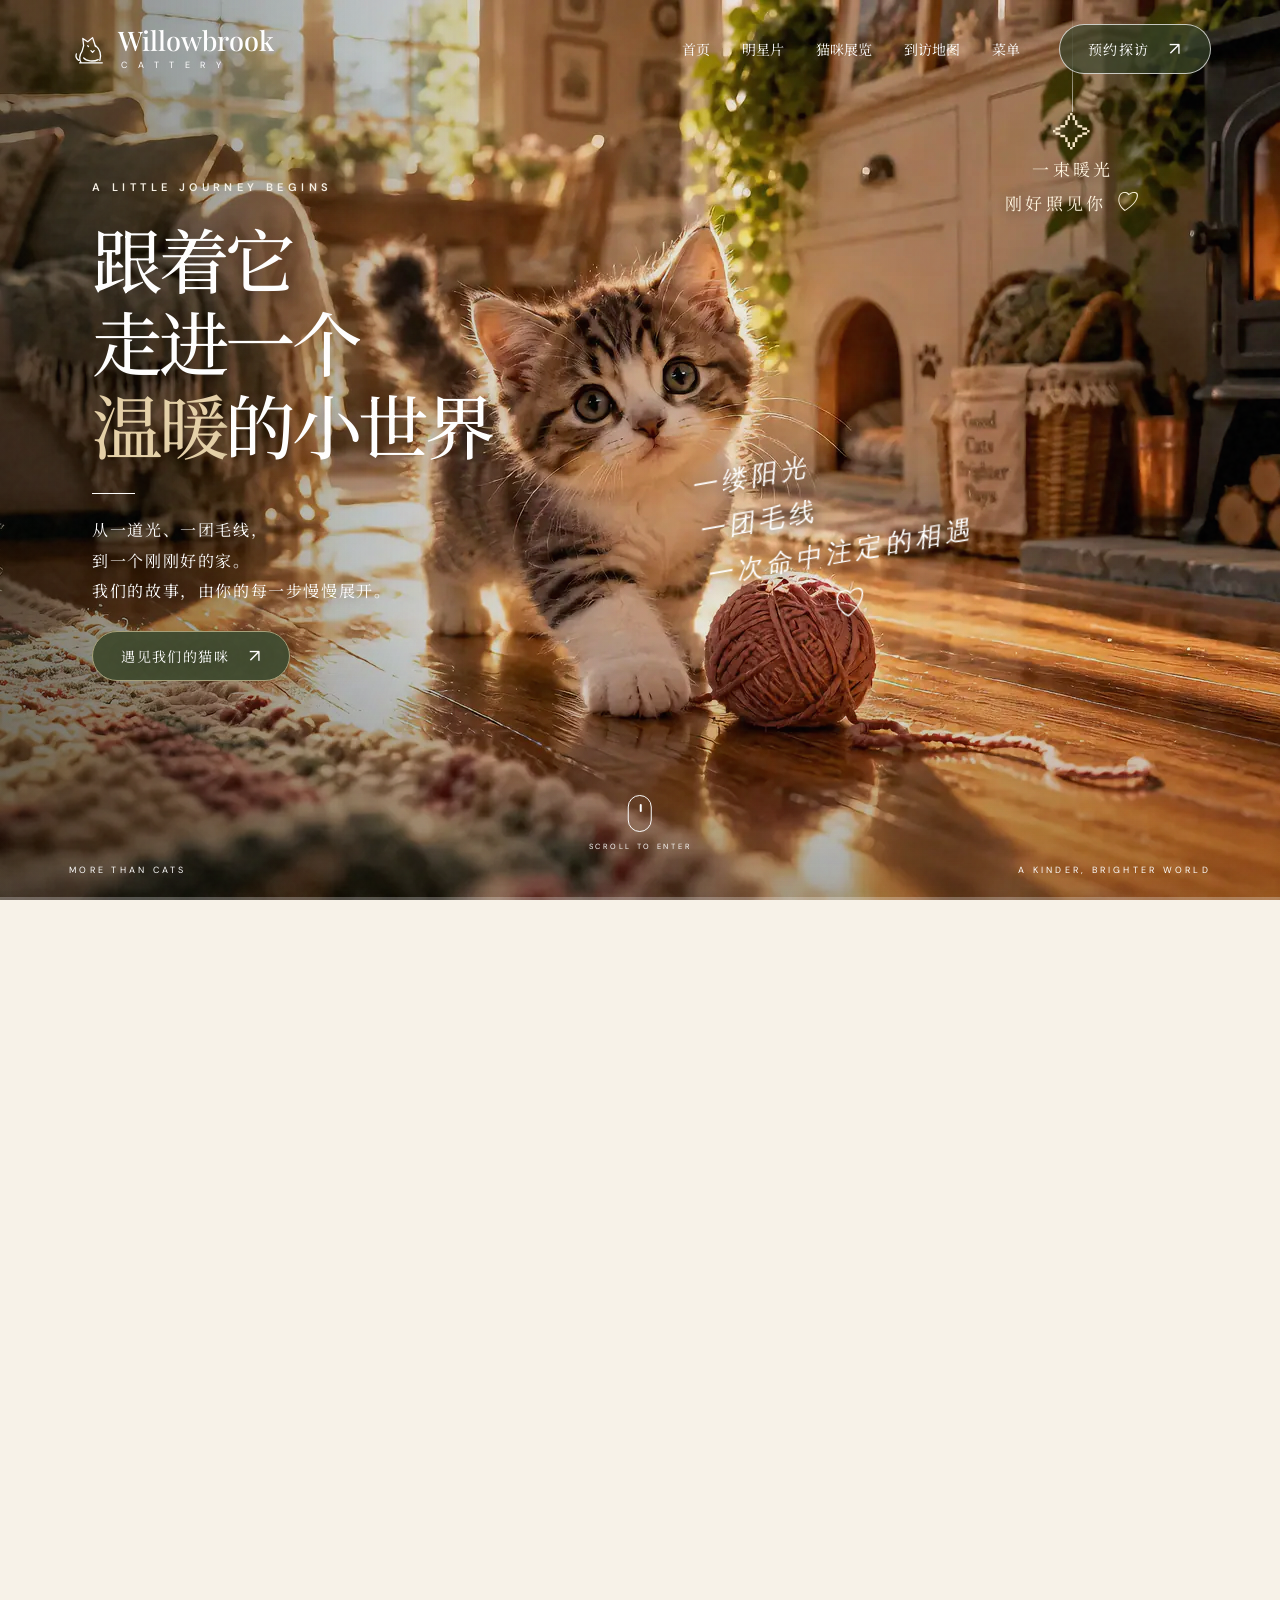
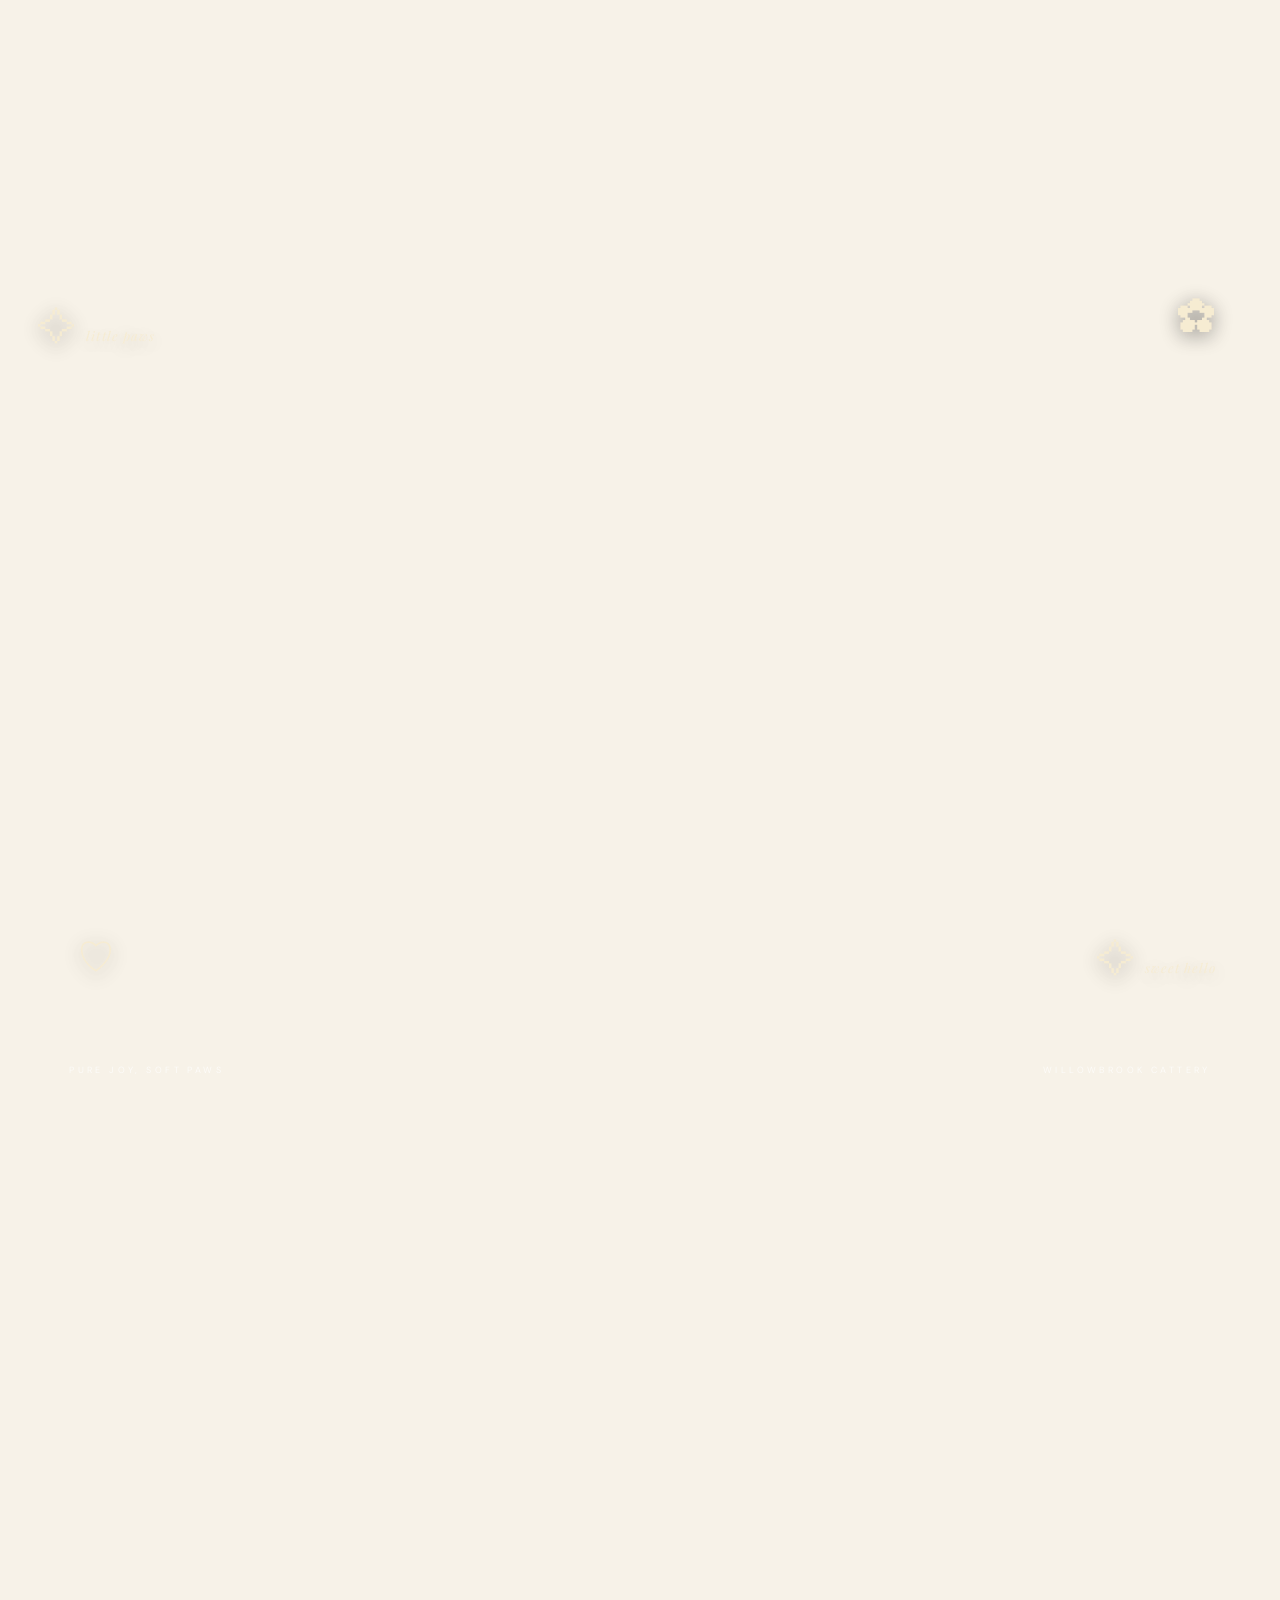
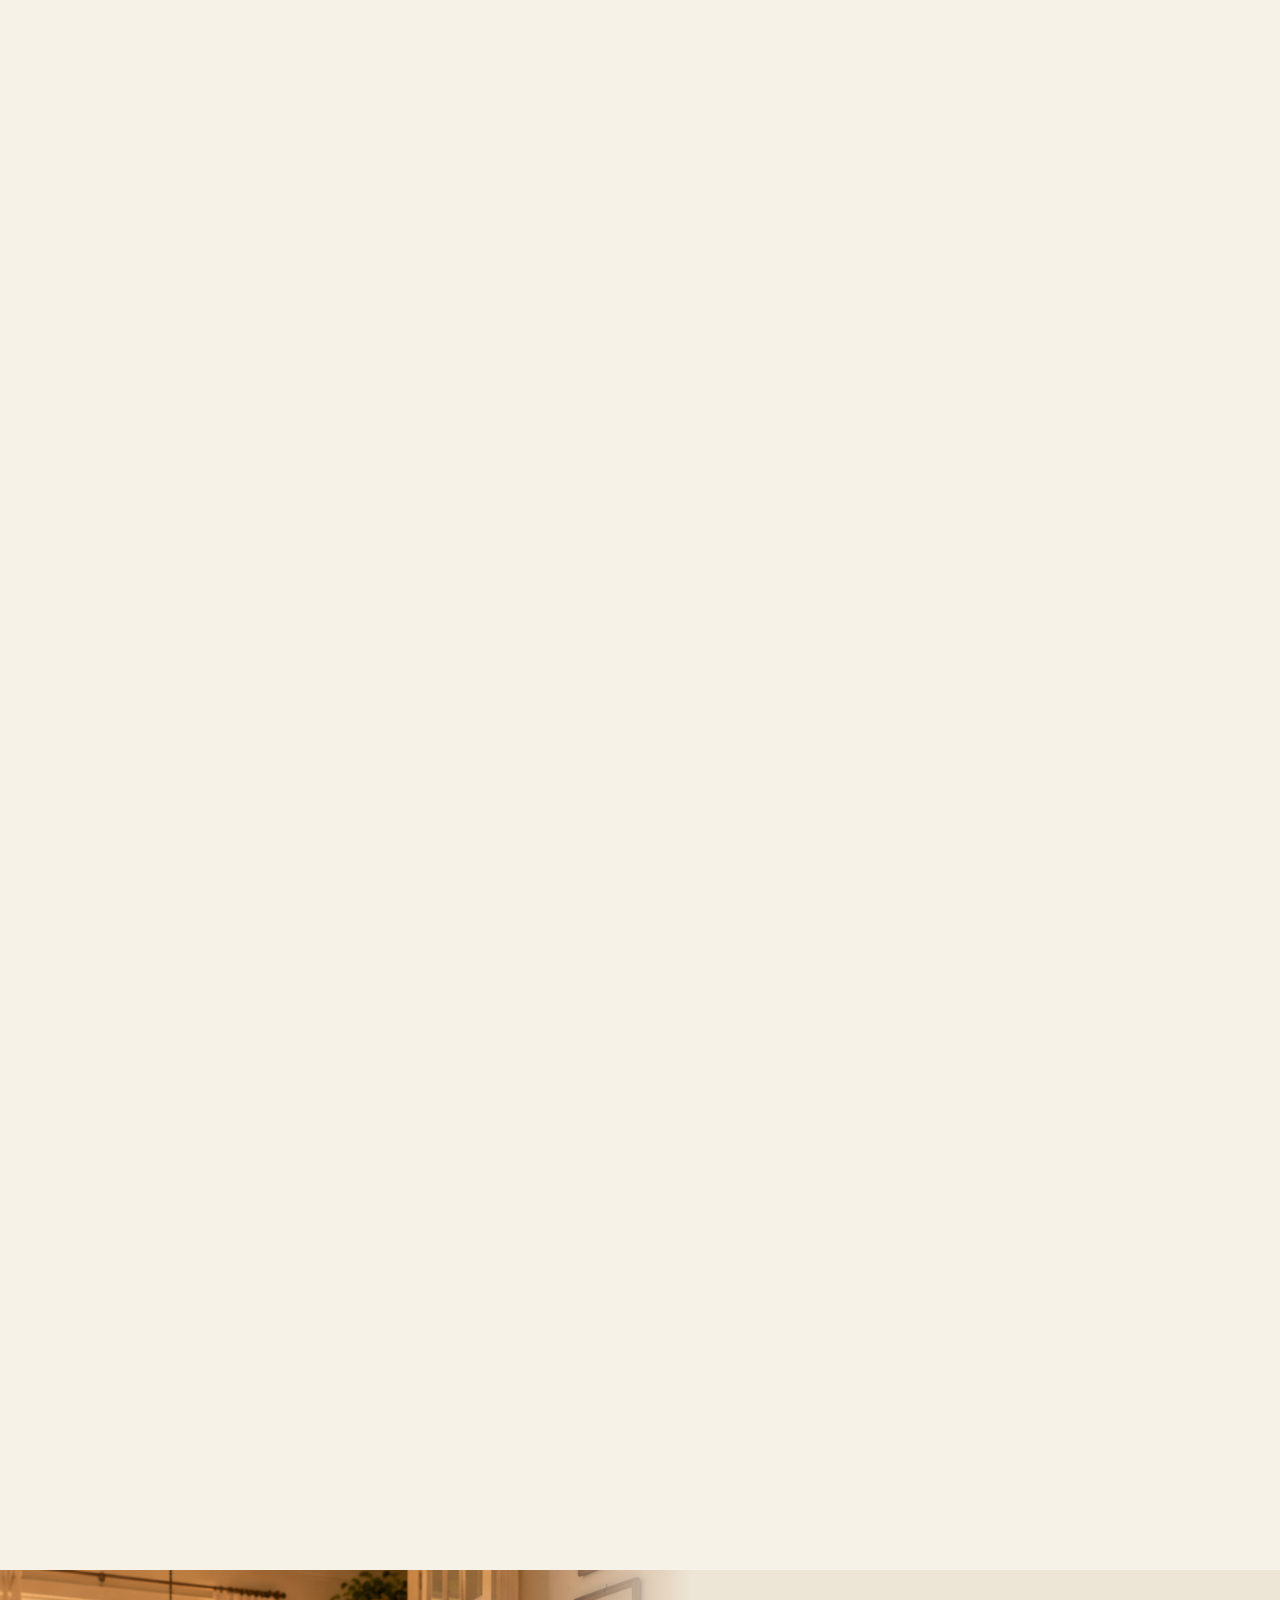
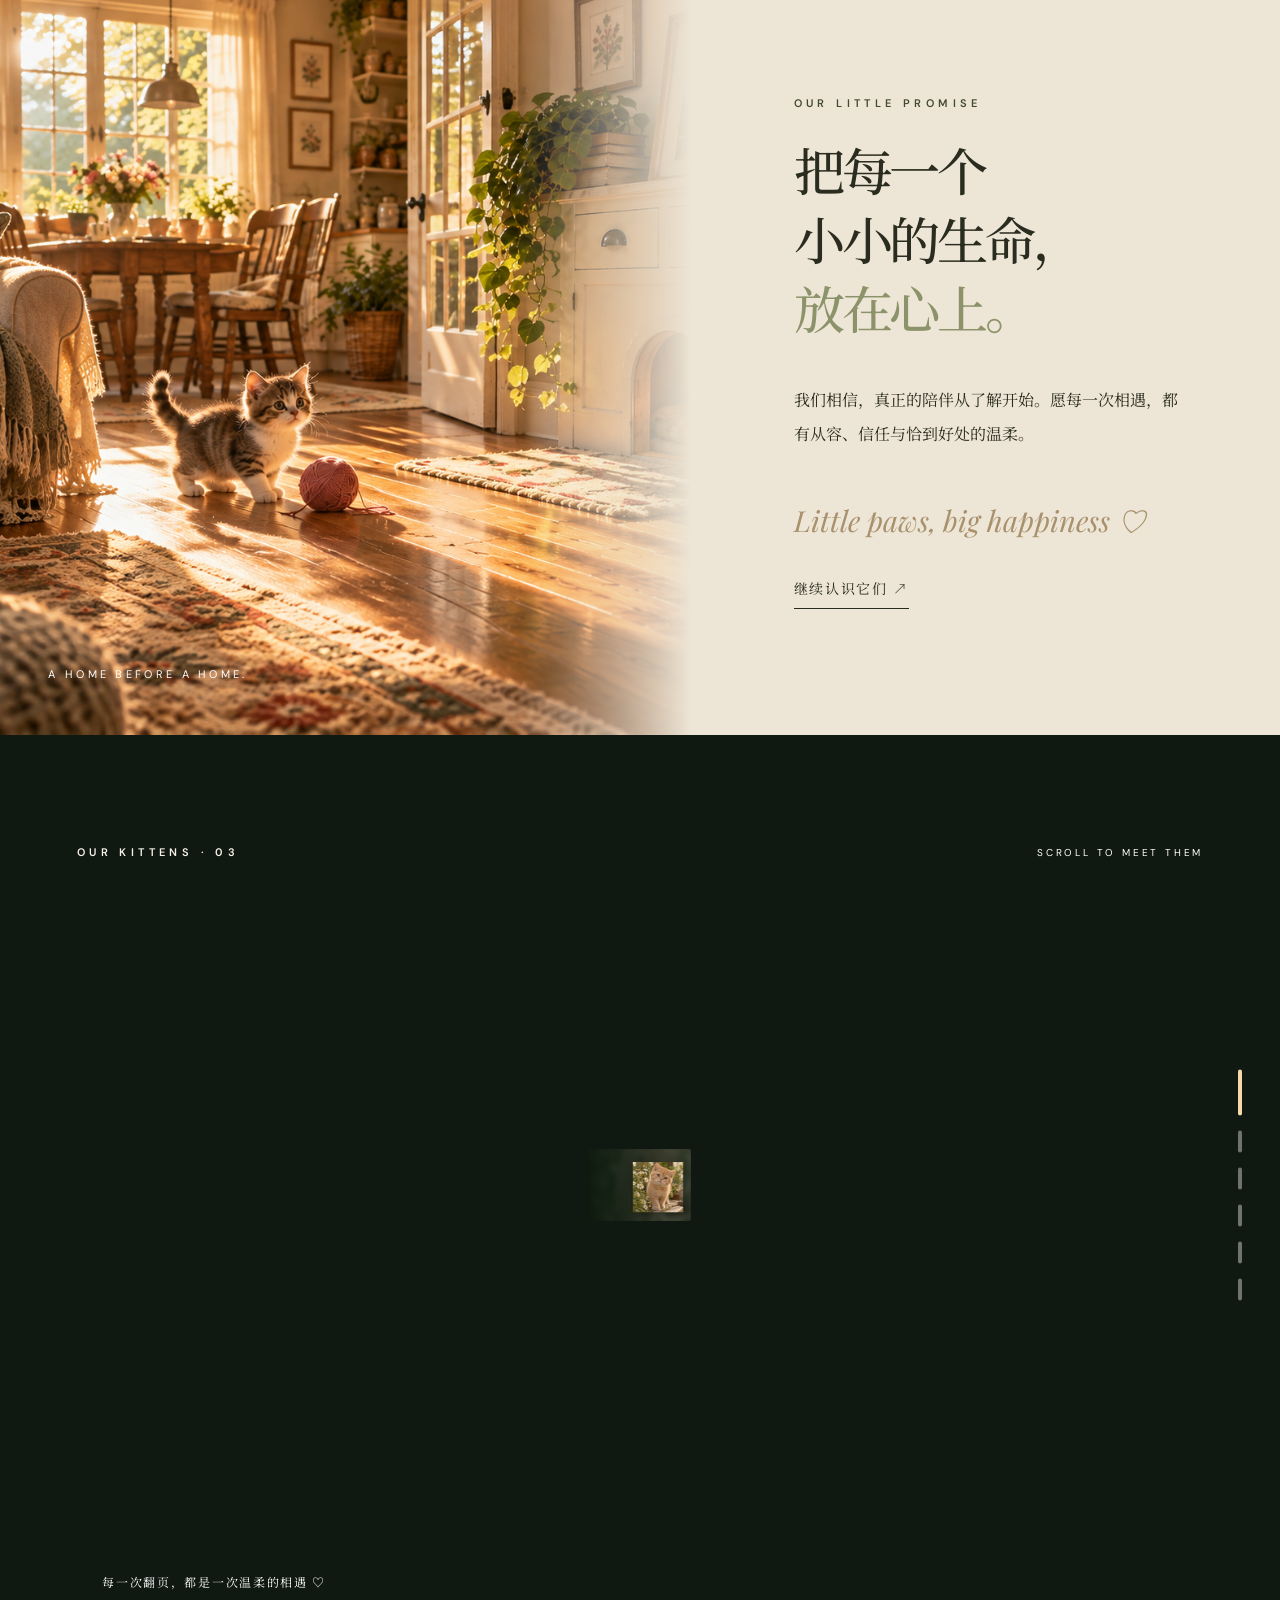
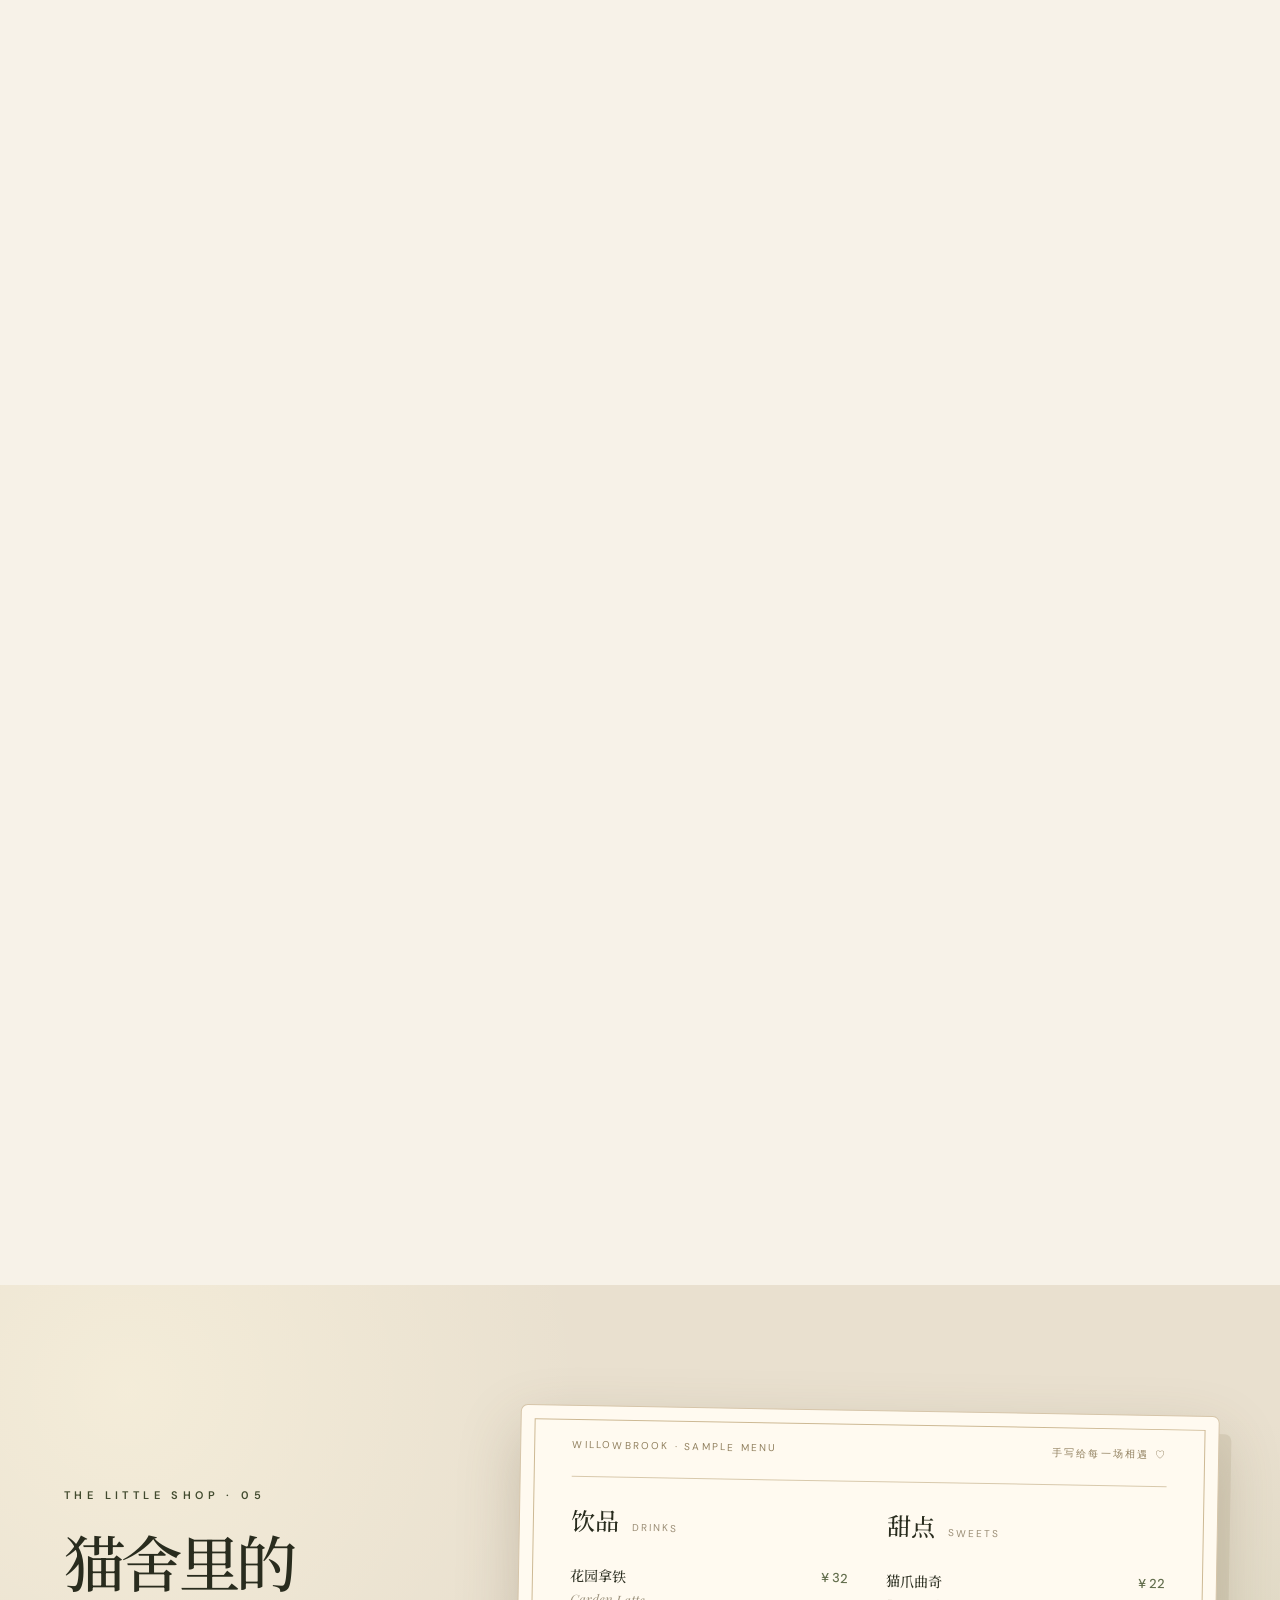
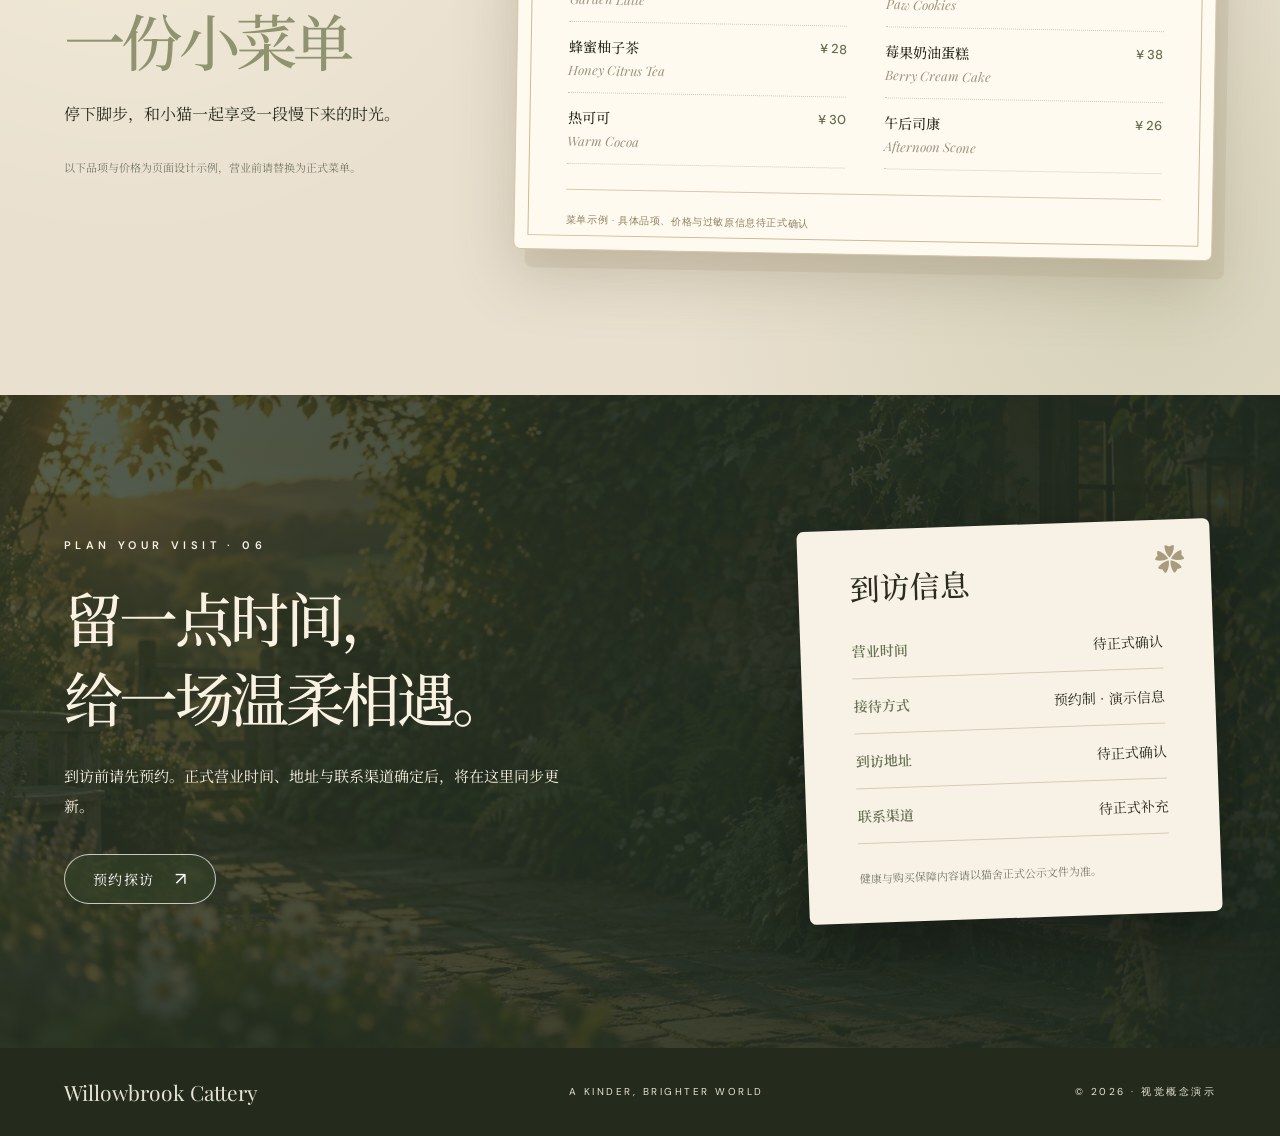
==== index.html @ add1b02f "Publish Willowbrook cattery landing page" ====
<!doctype html>
<html lang="zh-CN">
<head>
  <meta charset="utf-8">
  <meta name="viewport" content="width=device-width, initial-scale=1">
  <meta name="theme-color" content="#222719">
  <meta name="description" content="Willowbrook 猫舍单页互动设计演示：跟随一只小猫，遇见一个温暖的家。">
  <title>Willowbrook 猫舍 · 遇见温柔的小世界</title>
  <link rel="preconnect" href="https://fonts.googleapis.com">
  <link rel="preconnect" href="https://fonts.gstatic.com" crossorigin>
  <link href="https://fonts.googleapis.com/css2?family=DM+Sans:wght@400;500;600;700&family=Playfair+Display:wght@400;500;600&family=Noto+Serif+SC:wght@400;500;600;700&display=swap" rel="stylesheet">
  <link rel="stylesheet" href="styles.css">
</head>
<body>
  <div class="shared-scene-bg" aria-hidden="true"></div>
  <div class="grain" aria-hidden="true"></div>
  <header class="site-header" id="siteHeader">
    <a class="brand" href="#home" aria-label="Willowbrook 猫舍，回到首页">
      <span class="brand-mark" aria-hidden="true"><svg viewBox="0 0 48 48" fill="none"><path d="M12 38c-3-2-4-5-3-8m6 11c-3-4-2-10 1-14l2-7-1-9 6 4 6-5 3 9c6 5 8 12 6 19m-25 3h28M23 20l1 1m8-1 1 1M27 26l2 2 2-2M18 35c3 4 12 5 18 2" stroke="currentColor" stroke-width="1.6" stroke-linecap="round" stroke-linejoin="round"/></svg></span>
      <span class="brand-word"><strong>Willowbrook</strong><small>C A T T E R Y</small></span>
    </a>
    <nav class="main-nav" aria-label="页面导航">
      <a href="#home">首页</a><a href="#featured">明星片</a><a href="#diary">猫咪展览</a><a href="#visit">到访地图</a><a href="#shopMenu">菜单</a>
    </nav>
    <button class="pill pill-outline header-cta" type="button" data-open-booking>预约探访 <span aria-hidden="true">↗</span></button>
    <button class="menu-toggle" id="menuToggle" type="button" aria-label="打开菜单" aria-expanded="false"><span></span><span></span></button>
  </header>

  <main>
    <section class="film" id="home" aria-label="滚动影片：走进猫咪的小世界">
      <div class="film-sticky">
        <canvas class="film-frames" id="heroFrames" width="1600" height="900" role="img" aria-label="跟随滚动逐帧播放的小猫画面"></canvas>
        <canvas class="film-handoff" id="heroHandoff" width="1600" height="900" aria-hidden="true"></canvas>
        <video class="film-idle" id="heroIdle" src="assets/video/hero-idle-loop.mp4" preload="auto" autoplay loop muted playsinline poster="assets/video/hero-poster.webp" aria-label="小猫轻轻摇尾巴，壁炉里的火焰持续闪动"></video>
        <div class="film-shade"></div>
        <div class="film-grid" aria-hidden="true"><span>01 — 04</span><span>SCROLL FILM EXPERIENCE</span></div>
        <div class="film-copy film-copy-first" id="filmFirst">
          <span class="eyebrow light">A LITTLE JOURNEY BEGINS</span>
          <h1>跟着它<br>走进一个<br><em>温暖</em>的小世界</h1>
          <span class="fine-line"></span>
          <p>从一道光、一团毛线，<br>到一个刚刚好的家。<br>我们的故事，由你的每一步慢慢展开。</p>
          <a class="pill pill-solid" href="#featured">遇见我们的猫咪 <span aria-hidden="true">↗</span></a>
        </div>
        <div class="film-copy film-copy-second" id="filmSecond">
          <span class="eyebrow light">THE WAY HOME</span>
          <h2>当它回头<br>家，也正向你<br>慢慢打开</h2>
          <span class="fine-line"></span>
          <p>一个被信任填满的角落，<br>正等待下一场温柔相遇。</p>
        </div>
        <div class="film-script" id="filmScript" aria-hidden="true">一缕阳光<br>一团毛线<br>一次命中注定的相遇 <span>♡</span></div>
        <div class="film-hanging-note" id="filmHangingNote" aria-hidden="true"><span class="hanging-thread"></span><span class="hanging-star">✧</span><span class="hanging-words">一束暖光<br>刚好照见你 <i>♡</i></span></div>
        <div class="film-progress" aria-hidden="true"><span id="filmProgress"></span></div>
        <div class="scroll-cue"><span class="mouse-icon"></span><small>SCROLL TO ENTER</small></div>
        <div class="film-bottom" aria-hidden="true"><span>MORE THAN CATS</span><span>A KINDER, BRIGHTER WORLD</span></div>
      </div>
    </section>

    <section class="featured" id="featured" aria-labelledby="featuredTitle">
      <div class="featured-sticky">
        <div class="featured-bg"></div><div class="featured-vignette"></div>
        <div class="featured-intro" id="featuredIntro"><span class="eyebrow light">MEET OUR KITTENS · 02</span><h2 id="featuredTitle">遇见我们的猫咪</h2><p>每一只小生命，都被温柔以待。<br>轻轻拨开明信片，遇见让你心动的 TA。</p><small>猫咪照片与档案为视觉演示内容</small></div>
        <div class="featured-note" id="featuredNote" aria-hidden="true">小小的相遇<br>能点亮更温暖的明天 <span>♡</span></div>
        <div class="featured-ornament featured-ornament-tl" aria-hidden="true">✧ <span>little paws</span></div><div class="featured-ornament featured-ornament-tr" aria-hidden="true">✿</div><div class="featured-ornament featured-ornament-bl" aria-hidden="true">♡</div><div class="featured-ornament featured-ornament-br" aria-hidden="true">✧ <span>sweet hello</span></div>
        <div class="postcard-stage" id="postcardStage" aria-label="猫咪明星片列表"></div>
        <div class="featured-hint" id="featuredHint"><span>←</span> 点击或上滑明信片，认识它们 <span>→</span></div>
        <div class="featured-bottom" aria-hidden="true"><span>PURE JOY, SOFT PAWS</span><span>WILLOWBROOK CATTERY</span></div>
      </div>
    </section>

    <section class="story" id="story" aria-labelledby="storyTitle">
      <div class="story-image"><img src="images/1.png" alt="阳光洒进温暖的猫舍，小猫在地板上玩毛线球" loading="lazy"><span class="image-caption">A HOME BEFORE A HOME.</span></div>
      <div class="story-copy"><span class="eyebrow">OUR LITTLE PROMISE</span><h2 id="storyTitle">把每一个<br>小小的生命，<br><em>放在心上。</em></h2><p>我们相信，真正的陪伴从了解开始。愿每一次相遇，都有从容、信任与恰到好处的温柔。</p><p class="story-script">Little paws, big happiness ♡</p><a href="#diary" class="text-link">继续认识它们 <span aria-hidden="true">↗</span></a></div>
    </section>

    <section class="diary" id="diary" aria-labelledby="diaryTitle">
      <div class="diary-sticky">
        <div class="diary-visual" id="diaryVisual"><div class="diary-images" id="diaryImages"></div></div>
        <div class="diary-top"><span class="eyebrow light">OUR KITTENS · 03</span><span>SCROLL TO MEET THEM</span></div>
        <div class="diary-copy" id="diaryCopy"><span class="diary-count" id="diaryCount">01 / 06</span><h2 id="diaryTitle">小橘</h2><p id="diaryAge">2 个月</p><button class="pill pill-outline" id="diaryDetail" type="button">查看猫咪档案 <span aria-hidden="true">↗</span></button></div>
        <div class="diary-track" id="diaryTrack" aria-hidden="true"></div><span class="diary-caption">每一次翻页，都是一次温柔的相遇 ♡</span>
      </div>
    </section>

    <section class="visit" id="visit" aria-labelledby="visitTitle">
      <div class="visit-sticky" id="visitScene">
      <div class="visit-atmosphere" aria-hidden="true"></div>
      <div class="map-grid-window" id="mapGridWindow" aria-hidden="true"><div class="map-grid" id="mapGrid"></div></div>
      <div class="visit-container" id="visitArrival" inert>
        <div class="visit-intro"><span class="eyebrow">VISIT OUR CATTERY · 04</span><h2 id="visitTitle">来猫舍见面吧</h2><p>地图展示北京朝阳区示意位置。正式地址确定后，会在这里更新门店坐标。</p></div>
        <div class="visit-layout">
          <div class="visit-card"><div class="visit-photo"><img src="assets/garden.webp" alt="猫舍庭院风格概念图" loading="lazy"><span>温柔的相遇<br>从这里开始 ♡</span></div>
            <dl class="visit-facts"><div><dt>到访地址</dt><dd>正式地址待确认</dd></div><div><dt>开放时间</dt><dd>正式营业时间待确认</dd></div><div><dt>联系信息</dt><dd>正式联系方式待补充</dd></div><div><dt>到访提示</dt><dd>预约方式待正式公布</dd></div></dl>
            <button class="pill pill-solid visit-book" type="button" data-open-booking>预约探访 <span aria-hidden="true">↗</span></button>
          </div>
          <div class="map-shell" id="mapShell"><iframe title="北京朝阳区示意地图，可拖动查看" src="https://www.openstreetmap.org/export/embed.html?bbox=116.40%2C39.89%2C116.49%2C39.96&amp;layer=mapnik&amp;marker=39.925%2C116.445" loading="eager" referrerpolicy="no-referrer-when-downgrade"></iframe><div class="map-fallback" id="mapFallback"><div class="map-roads" aria-hidden="true"></div><div class="map-pin">⌖</div><div class="map-label"><strong>北京 · 朝阳区</strong><span>示意位置，非真实门店地址</span></div></div><button class="map-interact" id="mapInteract" type="button" aria-pressed="false">点击操作地图</button><span class="map-credit">© OPENSTREETMAP CONTRIBUTORS · 示意位置</span></div>
        </div>
      </div>
      </div>
    </section>
    <section class="shop-menu" id="shopMenu" aria-labelledby="shopMenuTitle">
      <div class="shop-menu-inner">
        <div class="shop-menu-heading"><span class="eyebrow">THE LITTLE SHOP · 05</span><h2 id="shopMenuTitle">猫舍里的<br><em>一份小菜单</em></h2><p>停下脚步，和小猫一起享受一段慢下来的时光。</p><small>以下品项与价格为页面设计示例，营业前请替换为正式菜单。</small></div>
        <div class="menu-board"><div class="menu-board-top"><span>WILLOWBROOK · SAMPLE MENU</span><span>手写给每一场相遇 ♡</span></div><div class="menu-columns"><div><h3>饮品 <small>DRINKS</small></h3><div class="menu-item"><span><strong>花园拿铁</strong><small>Garden Latte</small></span><b>¥ 32</b></div><div class="menu-item"><span><strong>蜂蜜柚子茶</strong><small>Honey Citrus Tea</small></span><b>¥ 28</b></div><div class="menu-item"><span><strong>热可可</strong><small>Warm Cocoa</small></span><b>¥ 30</b></div></div><div><h3>甜点 <small>SWEETS</small></h3><div class="menu-item"><span><strong>猫爪曲奇</strong><small>Paw Cookies</small></span><b>¥ 22</b></div><div class="menu-item"><span><strong>莓果奶油蛋糕</strong><small>Berry Cream Cake</small></span><b>¥ 38</b></div><div class="menu-item"><span><strong>午后司康</strong><small>Afternoon Scone</small></span><b>¥ 26</b></div></div></div><div class="menu-board-bottom">菜单示例 · 具体品项、价格与过敏原信息待正式确认</div></div>
      </div>
    </section>
    <section class="hours" id="hours" aria-labelledby="hoursTitle"><div class="hours-inner"><div class="hours-intro"><span class="eyebrow light">PLAN YOUR VISIT · 06</span><h2 id="hoursTitle">留一点时间，<br>给一场温柔相遇。</h2><p>到访前请先预约。正式营业时间、地址与联系渠道确定后，将在这里同步更新。</p><button class="pill pill-outline" type="button" data-open-booking>预约探访 <span aria-hidden="true">↗</span></button></div><div class="hours-card"><span class="hours-card-mark">✿</span><h3>到访信息</h3><dl><div><dt>营业时间</dt><dd>待正式确认</dd></div><div><dt>接待方式</dt><dd>预约制 · 演示信息</dd></div><div><dt>到访地址</dt><dd>待正式确认</dd></div><div><dt>联系渠道</dt><dd>待正式补充</dd></div></dl><p>健康与购买保障内容请以猫舍正式公示文件为准。</p></div></div></section>
  </main>

  <div class="portal-iris" id="portalIris" aria-hidden="true"></div>
  <div class="portal-shutters" id="portalShutters" aria-hidden="true"><div class="portal-lid portal-lid-top"></div><div class="portal-lid portal-lid-bottom"></div></div>
  <div class="wand-cursor" id="wandCursor" aria-hidden="true"><svg viewBox="0 0 96 96" xmlns="http://www.w3.org/2000/svg"><path d="M15 81 61 26" fill="none" stroke="#f5e6bf" stroke-width="5" stroke-linecap="round"/><path d="M61 26Q74 18 77 30Q80 41 68 50" fill="none" stroke="#ead2aa" stroke-width="2"/><path d="M67 47Q55 38 49 50Q54 62 67 56Q82 64 86 49Q80 38 67 47Z" fill="#eab6a4" stroke="#fff2d5" stroke-width="2"/><path d="M65 49Q69 54 77 53" fill="none" stroke="#ac746d" stroke-width="1.5"/><circle cx="14" cy="82" r="4" fill="#ad7b55"/></svg></div>

  <footer class="site-footer"><span>Willowbrook Cattery</span><span>A KINDER, BRIGHTER WORLD</span><span>© 2026 · 视觉概念演示</span></footer>

  <div class="detail-backdrop" id="detailBackdrop" hidden></div>
  <aside class="detail-panel" id="detailPanel" role="dialog" aria-modal="true" aria-labelledby="detailName" aria-hidden="true"><button class="icon-close" id="detailClose" type="button" aria-label="关闭猫咪详情">×</button><div class="detail-scroll" id="detailScroll"><div class="detail-hero"><img id="detailImage" alt=""><span class="detail-handwriting" id="detailHandwriting">Pure Joy ♡</span></div><div class="detail-paper"><span class="eyebrow">A LITTLE STORY ABOUT ME · 示例档案</span><div class="detail-name-row"><h2 id="detailName">露娜</h2><span id="detailGender">♀</span></div><p class="detail-trait" id="detailTrait"></p><div class="detail-grid"><div><h3>小档案</h3><dl id="detailFacts"></dl></div><div><h3>关于我 ♡</h3><p id="detailBio"></p></div></div><div class="detail-stamp"><span class="paw-symbol">🐾</span><span>Small Paws<br>Big Happiness</span></div><button class="pill pill-solid" type="button" data-open-booking>预约与 TA 见面 <span aria-hidden="true">↗</span></button></div></div></aside>

  <div class="booking-backdrop" id="bookingBackdrop" hidden></div><section class="booking-modal" id="bookingModal" role="dialog" aria-modal="true" aria-labelledby="bookingTitle" aria-hidden="true"><button class="icon-close" id="bookingClose" type="button" aria-label="关闭预约窗口">×</button><span class="eyebrow">COME SAY HELLO</span><h2 id="bookingTitle">预约一场温柔的相遇</h2><p>这是设计演示页，预约表单尚未接入正式提交。填写内容仅在本页预览，不会发送。</p><form id="bookingForm"><label>你的称呼<input name="name" autocomplete="name" required placeholder="如何称呼你"></label><label>联系方式<input name="contact" required placeholder="手机号或微信"></label><label>想见的猫咪<select name="cat" id="bookingCat"></select></label><button class="pill pill-solid" type="submit">预览预约信息 <span aria-hidden="true">↗</span></button></form><p class="booking-confirmation" id="bookingConfirmation" role="status"></p></section>

  <script src="assets/js/gsap.min.js" defer></script>
  <script src="assets/js/ScrollTrigger.min.js" defer></script>
  <script src="script.js" defer></script>
</body>
</html>
---- styles.css ----
:root{--ink:#292c1e;--olive:#424b2f;--olive-deep:#242b1c;--cream:#f7f2e8;--paper:#fffaf0;--gold:#c8ab78;--line:#d9ceb9;--serif:"Noto Serif SC",serif;--display:"Playfair Display",Georgia,serif;--sans:"DM Sans",Arial,sans-serif}
*{box-sizing:border-box}html{scroll-behavior:smooth}body{margin:0;background:var(--cream);color:var(--ink);font-family:var(--serif);overflow-x:hidden}button,input,select{font:inherit}button{cursor:pointer}a{color:inherit;text-decoration:none}img,video{display:block;max-width:100%}::selection{background:#bdb590;color:#222}
.grain{position:fixed;inset:0;pointer-events:none;z-index:1000;opacity:.16;background-image:url("data:image/svg+xml,%3Csvg viewBox='0 0 180 180' xmlns='http://www.w3.org/2000/svg'%3E%3Cfilter id='n'%3E%3CfeTurbulence type='fractalNoise' baseFrequency='.66' numOctaves='3' stitchTiles='stitch'/%3E%3C/filter%3E%3Crect width='100%25' height='100%25' filter='url(%23n)' opacity='.2'/%3E%3C/svg%3E")}
.site-header{position:fixed;top:0;left:0;right:0;z-index:100;display:flex;align-items:center;gap:3vw;padding:24px clamp(22px,5.4vw,96px);color:#fff;transition:background .45s,color .45s,padding .35s,box-shadow .35s}.site-header.scrolled{background:rgba(250,246,236,.94);color:var(--ink);padding-top:14px;padding-bottom:14px;backdrop-filter:blur(16px);box-shadow:0 5px 30px #342e2114}.brand{display:flex;align-items:center;gap:10px;min-width:280px}.brand-mark{font-size:37px;font-family:serif;line-height:1;font-weight:400;transform:rotate(-14deg);display:inline-block}.brand-word{display:flex;flex-direction:column}.brand strong{font-family:var(--display);font-size:27px;font-weight:500;line-height:1}.brand small{font:9px var(--sans);letter-spacing:.47em;padding-left:3px;margin-top:5px}.main-nav{display:flex;align-items:center;justify-content:center;gap:clamp(16px,2.5vw,48px);margin-left:auto}.main-nav a{font-size:14px;white-space:nowrap;position:relative;transition:opacity .25s}.main-nav a:hover{opacity:.65}.main-nav a::after{content:"";position:absolute;left:0;right:100%;bottom:-8px;height:1px;background:currentColor;transition:right .3s}.main-nav a:hover::after{right:0}.pill{border-radius:999px;border:1px solid transparent;padding:14px 28px;display:inline-flex;justify-content:center;align-items:center;gap:20px;min-height:48px;white-space:nowrap;font-size:14px;letter-spacing:.1em;transition:transform .3s,box-shadow .3s,background .3s,color .3s}.pill:hover{transform:translateY(-3px);box-shadow:0 10px 24px #10140830}.pill:active{transform:translateY(0)}.pill span{font-family:var(--sans);font-size:18px;line-height:1}.pill-outline{border-color:#ffffffb8;background:#344127b8;color:#fff}.scrolled .pill-outline{border-color:var(--olive);background:var(--olive)}.pill-solid{background:var(--olive);border-color:#a6a17a;color:#fff}.menu-toggle{display:none;background:none;border:0;padding:6px}.menu-toggle span{display:block;width:24px;height:1px;background:currentColor;margin:6px 0}
.eyebrow{display:block;font:600 11px var(--sans);letter-spacing:.4em;color:var(--olive);text-transform:uppercase}.eyebrow.light{color:#f7f1e6}.fine-line{display:block;width:43px;height:1px;background:#fff;margin:28px 0 21px}.film{height:360vh;background:#030504}.film-sticky{position:sticky;top:0;height:100vh;overflow:hidden;background:#040604;color:#fff}.film-video{position:absolute;width:100%;height:100%;inset:0;object-fit:cover;filter:saturate(.9) contrast(1.04)}.film-shade{position:absolute;inset:0;background:linear-gradient(90deg,rgba(5,9,5,.5),rgba(5,9,5,.1) 42%,rgba(5,9,5,.05) 65%),linear-gradient(0deg,rgba(0,0,0,.3),transparent 30%)}.film-grid{position:absolute;left:5.4vw;right:5.4vw;top:50%;display:flex;justify-content:space-between;opacity:.45;font:10px var(--sans);letter-spacing:.3em;transform:translateY(-50%) rotate(-90deg);pointer-events:none;display:none}.film-copy{position:absolute;z-index:2;left:7.2vw;top:20%;max-width:600px;text-shadow:0 2px 18px #0005}.film-copy h1,.film-copy h2{font:500 clamp(47px,5.5vw,94px)/1.18 var(--serif);letter-spacing:-.05em;margin:22px 0 0}.film-copy h1 em,.story-copy h2 em{font-style:normal;color:#e5d1a8}.film-copy h2{font-size:clamp(45px,5.2vw,86px)}.film-copy p{font-size:16px;line-height:1.9;letter-spacing:.1em;margin:0 0 25px}.film-copy-second{opacity:0;transform:translateY(55px)}.film-script{position:absolute;z-index:2;right:24%;top:49%;font-family:cursive;font-size:clamp(18px,2vw,28px);font-style:italic;line-height:1.75;letter-spacing:.16em;transform:rotate(-10deg);text-shadow:0 3px 15px #0009;opacity:.9}.film-script span{display:block;font-size:34px;text-align:center}.film-progress{position:absolute;z-index:3;bottom:0;left:0;right:0;height:3px;background:#fff4}.film-progress span{display:block;width:0;height:100%;background:#f8ead5}.scroll-cue{position:absolute;left:50%;bottom:49px;z-index:3;display:flex;align-items:center;flex-direction:column;gap:10px;transform:translateX(-50%);font:9px var(--sans);letter-spacing:.3em}.mouse-icon{width:24px;height:37px;border:1px solid #fff;border-radius:20px;position:relative}.mouse-icon:after{content:"";position:absolute;top:8px;left:11px;width:2px;height:8px;border-radius:2px;background:#fff;animation:mouse 1.6s infinite}@keyframes mouse{to{transform:translateY(9px);opacity:0}}.film-bottom{position:absolute;z-index:2;bottom:24px;left:5.4vw;right:5.4vw;display:flex;justify-content:space-between;font:9px var(--sans);letter-spacing:.36em}.iris{position:absolute;z-index:5;width:10vw;height:10vw;left:72%;top:54%;border-radius:50%;background:#020302;transform:translate(-50%,-50%) scale(0);pointer-events:none;will-change:transform}
.featured{height:330vh;background:#020302}.featured-sticky{position:sticky;top:0;height:100vh;overflow:hidden;color:#fff;background:#020302}.featured-bg{position:absolute;inset:0;background:url('assets/garden.webp') center/cover;opacity:0;transform:scale(1.06)}.featured-vignette{position:absolute;inset:0;background:linear-gradient(90deg,#040703ca 0%,#0507044d 50%,#01030270 100%),linear-gradient(0deg,#0009,transparent 40%);opacity:0}.featured-intro{position:absolute;z-index:3;left:5.5vw;top:17%;opacity:0;transform:translateY(25px);pointer-events:none}.featured-intro h2{font:500 clamp(36px,3.5vw,57px)/1.2 var(--serif);letter-spacing:-.05em;margin:15px 0}.featured-intro p{font-size:14px;line-height:1.9;letter-spacing:.09em}.featured-note{position:absolute;right:6vw;top:19%;z-index:2;font-family:cursive;font-size:23px;line-height:1.7;letter-spacing:.15em;transform:rotate(-9deg);opacity:0}.featured-note span{display:block;text-align:center;font-size:30px}.postcard-stage{position:absolute;left:4vw;right:4vw;top:48%;height:min(46vh,435px);z-index:4;display:flex;justify-content:center;align-items:center;gap:clamp(5px,1vw,18px);transform:translateY(-8%)}.postcard{--tilt:0deg;position:relative;width:clamp(150px,17.4vw,270px);height:clamp(220px,25.4vw,390px);flex:0 0 auto;background:#fcf5e8;color:#283020;padding:9px 9px 10px;border:1px solid #fff8e4;border-radius:8px;box-shadow:0 18px 32px #0009,0 0 0 1px #6f5c35;transform:translateY(var(--rise,110vh)) rotate(calc(var(--tilt) + var(--wobble, 0deg))) scale(var(--card-scale, 1));transition:box-shadow .4s,filter .4s,transform .25s;will-change:transform}.postcard:nth-child(1){--tilt:-9deg;margin-top:35px}.postcard:nth-child(2){--tilt:5deg;margin-top:-15px}.postcard:nth-child(3){--tilt:-2deg;margin-top:-70px;z-index:2}.postcard:nth-child(4){--tilt:7deg;margin-top:20px}.postcard:nth-child(5){--tilt:-6deg;margin-top:-17px}.postcard:nth-child(6){--tilt:8deg;margin-top:28px}.postcard:hover,.postcard:focus-visible{z-index:5;box-shadow:0 30px 50px #000b,0 0 30px #f2d9a46e;filter:brightness(1.06)}.postcard-photo{height:81%;width:100%;object-fit:cover;border-radius:4px}.postcard-name{font:italic clamp(16px,1.8vw,26px) var(--display);display:block;text-align:center;padding-top:9px}.postcard-heart{position:absolute;right:12px;bottom:14px;font-size:20px}.featured-hint{position:absolute;z-index:3;left:0;right:0;bottom:8vh;text-align:center;font-size:12px;letter-spacing:.12em;opacity:0}.featured-hint span{font-family:var(--sans);font-size:22px;vertical-align:middle;margin:0 16px}.featured-bottom{position:absolute;bottom:24px;left:5.4vw;right:5.4vw;display:flex;justify-content:space-between;font:9px var(--sans);letter-spacing:.38em;z-index:2;opacity:.7}
.story{display:grid;grid-template-columns:1.08fr .92fr;min-height:85vh;background:#ede5d6}.story-image{position:relative;overflow:hidden}.story-image img{height:100%;width:100%;object-fit:cover;object-position:45% center}.story-image:after{content:"";position:absolute;inset:0;background:linear-gradient(90deg,transparent 75%,#ede5d6 100%)}.image-caption{position:absolute;left:7%;bottom:7%;z-index:1;color:#fff;font:11px var(--sans);letter-spacing:.3em}.story-copy{display:flex;flex-direction:column;align-items:flex-start;justify-content:center;padding:8vw clamp(28px,9vw,145px)}.story-copy h2{font:500 clamp(38px,4vw,62px)/1.35 var(--serif);letter-spacing:-.06em;margin:25px 0}.story-copy h2 em{color:#8c936a}.story-copy>p:not(.story-script){max-width:440px;line-height:2.1;font-size:16px}.story-script{font:italic 29px var(--display);color:#a8916c;margin:35px 0}.text-link{border-bottom:1px solid var(--ink);padding-bottom:10px;font-size:14px;letter-spacing:.12em;transition:padding .3s}.text-link:hover{padding-left:12px}
.diary{position:relative;background:#f8f4eb;padding:130px max(4vw,30px) 100px;overflow:hidden}.diary:before{content:"";position:absolute;inset:0;background:radial-gradient(circle at 0 78%,#e3d8bf7a,transparent 30%),radial-gradient(circle at 100% 12%,#d8d5bd80,transparent 28%);pointer-events:none}.diary-heading{position:relative;display:flex;justify-content:space-between;align-items:end;max-width:1400px;margin:0 auto 36px}.diary-heading h2{font:500 clamp(43px,4.6vw,73px)/1.15 var(--serif);letter-spacing:-.06em;margin:20px 0}.diary-heading p{line-height:1.8}.diary-side-note{font:11px/1.8 var(--sans);letter-spacing:.35em;text-align:right}.tiny-paw{font-size:26px;color:#c7b69a}.cat-list{position:relative;max-width:1400px;margin:auto;display:flex;flex-direction:column;gap:16px}.cat-row{display:grid;grid-template-columns:36% 1fr 25%;min-height:230px;background:#fffdf8;border:1px solid #e9e3d7;border-radius:16px;box-shadow:0 12px 40px #79715b16;overflow:hidden;opacity:0;transform:translateY(50px);transition:box-shadow .35s,transform .4s,opacity .4s}.cat-row.is-visible{opacity:1;transform:translateY(0)}.cat-row:hover{box-shadow:0 18px 42px #79674a2e;transform:translateY(-4px)}.cat-row.hidden-row{display:none}.cat-row-photo{height:100%;min-height:230px;width:100%;object-fit:cover}.cat-row-main{padding:29px clamp(20px,3vw,48px)}.cat-row-name{display:flex;align-items:baseline;gap:15px}.cat-row-name h3{font:600 34px var(--serif);margin:0}.cat-row-name em{font:italic 23px var(--display);color:#a59175}.cat-row-tag{font-size:16px;color:var(--olive);margin:10px 0}.cat-row-bio{font-size:13px;line-height:1.95;max-width:560px;color:#55584d}.cat-row-meta{border-left:1px solid #ddd6c7;padding:31px 26px;display:flex;flex-direction:column;gap:10px;font-size:12px}.cat-row-meta span{display:flex;gap:10px;line-height:1.55}.cat-row-meta i{font-style:normal;font-size:15px;color:var(--olive)}.cat-row-meta button{align-self:flex-start;margin-top:auto;padding:10px 25px;min-height:40px;font-size:12px}.more-wrap{position:relative;text-align:center;margin:40px auto 0;display:flex;justify-content:center;align-items:center;gap:28px;font-size:15px;letter-spacing:.1em}.diary-script{position:absolute;left:3vw;bottom:30px;transform:rotate(-10deg);font:italic 22px var(--display);color:#ae9a7c}
.visit{position:relative;min-height:100vh;background:#dfd8c6;overflow:hidden;padding:120px 5vw 130px}.visit-bg{position:absolute;inset:0;background:url('assets/garden.webp') center/cover;opacity:.29;filter:blur(5px);transform:scale(1.04)}.visit:after{content:"";position:absolute;inset:0;background:linear-gradient(90deg,#f9f3e7bd,#f6f1e55c);pointer-events:none}.visit-container{position:relative;z-index:2;max-width:1450px;margin:auto}.visit-intro{max-width:650px;margin-bottom:26px}.visit-intro h2{font:500 clamp(45px,5vw,78px) var(--serif);letter-spacing:-.07em;margin:15px 0}.visit-intro p{font-size:15px;line-height:1.8}.visit-layout{display:grid;grid-template-columns:minmax(360px,500px) 1fr;gap:0;min-height:610px;box-shadow:0 20px 60px #493d2b3b;border-radius:18px;overflow:hidden}.visit-card{padding:16px 18px 25px;background:#fffbf3}.visit-photo{position:relative;height:190px;border-radius:12px;overflow:hidden}.visit-photo img{width:100%;height:100%;object-fit:cover}.visit-photo:after{content:"";position:absolute;inset:0;background:linear-gradient(90deg,#0008,transparent)}.visit-photo span{position:absolute;z-index:1;left:24px;top:40px;color:#fff;font-size:20px;line-height:1.5;transform:rotate(-6deg)}.visit-facts{margin:15px 8px}.visit-facts div{display:grid;grid-template-columns:95px 1fr;padding:14px 2px;border-bottom:1px solid #e3dacc;font-size:13px;line-height:1.55}.visit-facts dt{font-weight:600;color:var(--olive)}.visit-facts dd{margin:0}.visit-facts small{display:block;color:#8a887c}.visit-book{width:100%;margin-top:10px}.map-shell{position:relative;overflow:hidden;background:#d8dfcd}.map-shell #baiduMap{position:absolute;inset:0}.map-fallback{position:absolute;inset:0;background:#dfe5d3;overflow:hidden}.map-roads{position:absolute;inset:-10%;background:linear-gradient(64deg,transparent 48%,#f7f3df 49%,#f7f3df 51%,transparent 52%) 0 0/150px 140px,linear-gradient(-22deg,transparent 48%,#f7f3df 49%,#f7f3df 51%,transparent 52%) 0 0/210px 170px,radial-gradient(circle at 25% 20%,#b8cda4 0 9%,transparent 10%),radial-gradient(circle at 80% 78%,#bbd0a7 0 16%,transparent 17%),#dae4cf;transform:rotate(-9deg) scale(1.2)}.map-pin{position:absolute;left:50%;top:45%;transform:translate(-50%,-50%);width:67px;height:67px;border-radius:50%;display:grid;place-items:center;background:var(--olive);color:#fff;font:48px var(--sans);box-shadow:0 0 0 13px #fff9,0 18px 25px #3a442750}.map-label{position:absolute;left:calc(50% + 42px);top:40%;background:#fffbf3;padding:14px 20px;border-radius:10px;box-shadow:0 7px 22px #58664444;display:flex;flex-direction:column;gap:5px;white-space:nowrap}.map-label strong{font:22px var(--display)}.map-label span{font-size:11px}.map-fallback p{position:absolute;bottom:23px;left:25px;right:25px;font-size:12px;color:#4f5744;background:#fffbf3cc;padding:11px;border-radius:7px}.map-credit{position:absolute;right:18px;bottom:12px;z-index:2;font:9px var(--sans);letter-spacing:.22em;color:#5d6657}.site-footer{background:var(--olive-deep);color:#e6e3d2;padding:30px 5vw;display:flex;justify-content:space-between;gap:20px;align-items:center;font:10px var(--sans);letter-spacing:.25em}.site-footer span:first-child{font:21px var(--display);letter-spacing:0}
.detail-backdrop,.booking-backdrop{position:fixed;z-index:200;inset:0;background:#0406029e;backdrop-filter:blur(5px);opacity:0;transition:opacity .45s}.detail-backdrop.active,.booking-backdrop.active{opacity:1}.detail-panel{position:fixed;z-index:210;top:7vh;bottom:7vh;width:min(650px,46vw);background:var(--paper);box-shadow:0 25px 80px #0009;border-radius:17px;overflow:hidden;transform:translateY(110vh) rotate(3deg);opacity:0;pointer-events:none;transition:transform .72s cubic-bezier(.2,.8,.2,1),opacity .5s}.detail-panel[data-side="right"]{right:3vw}.detail-panel[data-side="left"]{left:3vw;transform:translateY(110vh) rotate(-3deg)}.detail-panel.active{transform:translateY(0) rotate(0);opacity:1;pointer-events:auto}.detail-scroll{height:100%;overflow-y:auto;overscroll-behavior:contain;scrollbar-color:#b8a98b transparent}.icon-close{position:absolute;z-index:4;top:16px;right:16px;width:40px;height:40px;border:1px solid #ded7c8;border-radius:50%;background:#fffaf0e8;color:#27301e;font:28px var(--sans);line-height:1}.detail-hero{height:42%;min-height:310px;position:relative;overflow:hidden}.detail-hero img{width:100%;height:100%;object-fit:cover;object-position:center 43%}.detail-handwriting{position:absolute;top:27px;left:28px;font:italic 36px var(--display);color:#fff;text-shadow:0 1px 8px #0007;transform:rotate(-8deg)}.detail-paper{padding:28px 40px 40px;min-height:60%;background:var(--paper)}.detail-name-row{display:flex;align-items:baseline;gap:15px}.detail-name-row h2{font:500 52px var(--serif);margin:10px 0 0}.detail-name-row span{font-size:27px;color:#ae7967}.detail-trait{font-size:15px;color:var(--olive);margin:4px 0 22px}.detail-grid{display:grid;grid-template-columns:1fr 1fr;gap:27px}.detail-grid>div+div{border-left:1px solid var(--line);padding-left:25px}.detail-grid h3{font-size:16px;font-weight:500;margin:0 0 14px}.detail-grid dl{margin:0}.detail-grid dl div{display:flex;justify-content:space-between;gap:8px;padding:5px 0;font-size:12px;line-height:1.5}.detail-grid dt{color:#807a69;white-space:nowrap}.detail-grid dd{margin:0;text-align:right}.detail-grid p{font-size:13px;line-height:2;margin:0}.detail-stamp{display:flex;align-items:center;justify-content:flex-end;gap:12px;margin:20px 0;color:#a59171;font:italic 23px/1.15 var(--display);transform:rotate(-7deg)}.paw-symbol{display:grid;place-items:center;width:82px;height:82px;border:2px dashed #a59171;border-radius:50%;font:34px sans-serif}.detail-paper .pill{width:100%}.booking-modal{position:fixed;z-index:310;top:50%;left:50%;width:min(540px,calc(100vw - 32px));max-height:90vh;overflow:auto;background:var(--paper);padding:45px;border-radius:18px;box-shadow:0 30px 90px #0009;transform:translate(-50%,-40%) scale(.92);opacity:0;pointer-events:none;transition:transform .4s,opacity .4s}.booking-modal.active{transform:translate(-50%,-50%) scale(1);opacity:1;pointer-events:auto}.booking-backdrop{z-index:300}.booking-modal h2{font:500 35px var(--serif);margin:15px 0}.booking-modal>p{font-size:13px;line-height:1.8;color:#6d705d}.booking-modal form{display:flex;flex-direction:column;gap:16px;margin-top:20px}.booking-modal label{display:flex;flex-direction:column;gap:7px;font-size:13px}.booking-modal input,.booking-modal select{width:100%;border:1px solid var(--line);background:#fffdf8;border-radius:7px;padding:12px;font-size:14px;color:var(--ink)}.booking-confirmation{min-height:1.5em;color:var(--olive)!important}
@media(max-width:1050px){.brand{min-width:210px}.brand strong{font-size:22px}.main-nav{gap:18px}.header-cta{padding:10px 17px}.film-copy{left:6vw}.postcard-stage{gap:5px}.postcard{width:20vw;height:29vw}.postcard:nth-child(6){display:none}.cat-row{grid-template-columns:32% 1fr 27%}.cat-row-main{padding:24px}.cat-row-meta{padding:24px 16px}}
@media(max-width:760px){.site-header{padding:17px 20px}.site-header.scrolled{padding:13px 20px}.brand{min-width:0;margin-right:auto}.brand-mark{font-size:30px}.brand strong{font-size:21px}.brand small{font-size:7px}.header-cta{display:none}.menu-toggle{display:block}.main-nav{position:absolute;top:100%;left:0;right:0;display:flex;flex-direction:column;align-items:stretch;gap:0;background:#f8f4eb;color:var(--ink);padding:0 25px;max-height:0;overflow:hidden;transition:max-height .35s,padding .35s}.main-nav.open{max-height:300px;padding:10px 25px 20px}.main-nav a{padding:11px 0;border-bottom:1px solid #e5dccd}.film{height:310vh}.film-video{object-position:58% center}.film-shade{background:linear-gradient(90deg,#050704a8,#0507041a 100%)}.film-copy{left:7vw;right:7vw;top:24%;max-width:490px}.film-copy h1,.film-copy h2{font-size:clamp(43px,9vw,62px)}.film-copy p{font-size:13px}.film-script{right:6vw;top:67%;font-size:17px}.film-bottom{font-size:7px}.scroll-cue{bottom:52px}.iris{left:72%;top:57%}.featured{height:260vh}.featured-intro{left:6vw;top:15%}.featured-intro h2{font-size:36px}.featured-note{right:6vw;top:35%;font-size:17px}.postcard-stage{left:0;right:0;top:53%;height:36vh;gap:0;justify-content:flex-start;padding:0 4vw;overflow-x:auto;overflow-y:visible;scrollbar-width:none}.postcard-stage::-webkit-scrollbar{display:none}.postcard{width:40vw;height:57vw;max-height:300px;margin-right:-5vw}.postcard:nth-child(6){display:block}.postcard-name{font-size:17px}.featured-hint{bottom:7vh}.story{grid-template-columns:1fr}.story-image{height:47vh}.story-image:after{background:linear-gradient(0deg,#ede5d6 0%,transparent 25%)}.story-copy{padding:45px 7vw 70px}.story-copy h2{font-size:42px}.diary{padding:90px 5vw}.diary-heading{align-items:start}.diary-side-note{display:none}.cat-row{grid-template-columns:36% 1fr;min-height:0}.cat-row-photo{height:100%;min-height:205px}.cat-row-main{padding:18px}.cat-row-name h3{font-size:26px}.cat-row-name em{font-size:16px}.cat-row-tag{font-size:13px}.cat-row-bio{font-size:11px;line-height:1.65}.cat-row-meta{grid-column:1/-1;border-left:0;border-top:1px solid var(--line);display:grid;grid-template-columns:1fr 1fr;gap:7px;padding:13px 17px}.cat-row-meta button{grid-column:1/-1;width:100%;margin-top:5px}.more-wrap{flex-direction:column;gap:15px;font-size:13px}.diary-script{display:none}.visit{padding:90px 5vw}.visit-layout{grid-template-columns:1fr}.visit-card{order:2}.map-shell{height:390px;order:1}.detail-panel,.detail-panel[data-side="left"],.detail-panel[data-side="right"]{width:calc(100vw - 20px);height:85vh;top:auto;bottom:10px;left:10px;right:10px}.detail-hero{min-height:270px}.detail-paper{padding:25px}.site-footer{flex-direction:column;text-align:center}}
@media(max-width:420px){.film-copy h1,.film-copy h2{font-size:42px}.film-copy{top:26%}.film-script{top:72%}.postcard{width:47vw;height:67vw}.featured-intro{top:14%}.detail-grid{grid-template-columns:1fr}.detail-grid>div+div{border-left:0;border-top:1px solid var(--line);padding:16px 0 0}.visit-intro h2{font-size:43px}.map-label{left:35%;top:59%}}
@media(prefers-reduced-motion:reduce){html{scroll-behavior:auto}*,*:before,*:after{animation-duration:.01ms!important;transition-duration:.01ms!important;scroll-behavior:auto!important}.film{height:100vh}.featured{height:100vh}.film-copy-second,.film-script,.iris{display:none}.featured-bg,.featured-vignette,.featured-intro,.featured-note,.featured-hint{opacity:1}.postcard{transform:none!important}.postcard-stage{overflow-x:auto}.film-video{display:none}.film-sticky{background:url('images/1.png') center/cover}}
.brand-mark{display:grid;place-items:center;width:39px;height:44px;transform:none}.brand-mark svg{width:100%;height:100%}.featured-intro small{display:block;margin-top:16px;font-size:10px;letter-spacing:.1em;opacity:.72}.iris{left:44%;top:49%}
@media(max-width:760px){.iris{left:58%;top:54%}}
@media(min-width:1051px){.postcard{width:clamp(150px,14.3vw,240px);height:clamp(230px,22vw,370px)}.postcard-stage{gap:clamp(5px,.8vw,14px)}}
@media(min-width:761px) and (max-width:1050px){.postcard{width:18vw;height:27vw}}

.featured-bg{will-change:opacity,transform}
.postcard{transition:box-shadow .35s,filter .35s,transform .18s cubic-bezier(.2,.8,.2,1)}
.postcard.is-selected{z-index:6;filter:brightness(1.12);box-shadow:0 30px 60px #000c,0 0 0 3px #dfc393,0 0 42px #efd9a187}
.detail-backdrop{background:#06100695;backdrop-filter:blur(3px)}
.detail-panel{transform:translateX(115%) rotateY(-7deg) scale(.97);filter:blur(5px);transition:transform .62s cubic-bezier(.18,.82,.2,1),opacity .52s,filter .52s;transform-origin:right center}
.detail-panel[data-side="right"]{transform:translateX(115%) rotateY(-7deg) scale(.97)}
.detail-panel[data-side="left"]{transform:translateX(-115%) rotateY(7deg) scale(.97);transform-origin:left center}
.detail-panel.active,.detail-panel[data-side="right"].active,.detail-panel[data-side="left"].active{transform:translateX(0) rotateY(0) scale(1);filter:blur(0)}
.detail-hero img{transform:scale(1.09);transition:transform .9s cubic-bezier(.18,.82,.2,1)}
.detail-panel.active .detail-hero img{transform:scale(1)}
.detail-paper>*{opacity:0;transform:translateY(14px);transition:opacity .5s,transform .5s}
.detail-panel.active .detail-paper>*{opacity:1;transform:translateY(0)}
.detail-panel.active .detail-paper>*:nth-child(2){transition-delay:.11s}
.detail-panel.active .detail-paper>*:nth-child(3){transition-delay:.17s}
.detail-panel.active .detail-paper>*:nth-child(4){transition-delay:.23s}
.detail-panel.active .detail-paper>*:nth-child(5){transition-delay:.29s}
@media(prefers-reduced-motion:reduce){.detail-paper>*{opacity:1;transform:none}.detail-hero img{transform:none}}

/* One viewport-anchored garden sits behind both sticky scenes, eliminating the join. */
.shared-scene-bg{position:fixed;inset:0;z-index:0;background-image:linear-gradient(90deg,rgba(6,10,5,.66),rgba(7,11,6,.59)),url('assets/garden.webp');background-position:center;background-size:cover;pointer-events:none}
main{position:relative;z-index:1}
.film,.film-sticky,.featured,.featured-sticky{background:transparent}
.film-video{transform-origin:44% 49%;will-change:opacity,transform}
.film-shade{will-change:opacity}
@media(max-width:760px){.film-video{transform-origin:58% 54%}}
@media(prefers-reduced-motion:reduce){.film-sticky{background:url('images/1.png') center/cover}}

/* Directly rendered frames avoid repeated H.264 random seeks during scroll. */
.film-frames,.film-video{position:absolute;inset:0;width:100%;height:100%;object-fit:cover;transform-origin:44% 49%;will-change:opacity,transform}
.film-frames[hidden],.film-video[hidden]{display:none!important}
.film-mode-switch{position:absolute;z-index:8;right:5.4vw;bottom:55px;display:flex;gap:3px;padding:4px;border:1px solid #ffffff70;border-radius:100px;background:#11190e91;backdrop-filter:blur(12px)}
.film-mode-switch button{border:0;border-radius:100px;background:transparent;color:#fffbe8bd;padding:7px 12px;font:10px var(--sans);letter-spacing:.08em;white-space:nowrap}
.film-mode-switch button[aria-pressed="true"]{background:#fff9e8;color:#29311f}
.detail-panel[data-side="right"]{left:auto;right:3vw}
.detail-panel[data-side="left"]{right:auto;left:3vw}
.detail-backdrop{cursor:zoom-out}
@media(max-width:760px){.film-frames,.film-video{transform-origin:58% 54%}.film-mode-switch{right:15px;bottom:64px}.film-mode-switch button{padding:6px 9px;font-size:9px}.detail-panel[data-side="right"]{left:auto;right:10px;width:min(92vw,500px)}.detail-panel[data-side="left"]{right:auto;left:10px;width:min(92vw,500px)}}
@media(prefers-reduced-motion:reduce){.film-frames,.film-video{display:none!important}.film-mode-switch{display:none}}

.shop-menu{position:relative;padding:125px 5vw 140px;background:#e9e0cf;overflow:hidden}
.shop-menu:before{content:"";position:absolute;inset:0;background:radial-gradient(circle at 10% 15%,#fff9e37d,transparent 35%),radial-gradient(circle at 90% 85%,#b9bd9966,transparent 37%);pointer-events:none}
.shop-menu-inner{position:relative;max-width:1400px;margin:auto;display:grid;grid-template-columns:minmax(275px,.7fr) minmax(550px,1.3fr);gap:clamp(30px,6vw,95px);align-items:center}
.shop-menu-heading h2{font:500 clamp(42px,4.8vw,72px)/1.3 var(--serif);letter-spacing:-.06em;margin:19px 0}.shop-menu-heading h2 em{font-style:normal;color:#8f936f}.shop-menu-heading p{font-size:16px;line-height:1.9;max-width:360px}.shop-menu-heading small{display:block;max-width:360px;margin-top:28px;font-size:11px;line-height:1.8;color:#77786c}
.menu-board{position:relative;padding:32px clamp(30px,4vw,64px) 22px;background:#fffaf0;border:1px solid #d6c5a9;border-radius:7px;box-shadow:12px 18px 0 #b0a78b48,0 25px 60px #65543b40;transform:rotate(1deg);transition:transform .5s cubic-bezier(.2,.8,.2,1),box-shadow .5s}.menu-board:hover{transform:rotate(-1deg) translateY(-8px);box-shadow:18px 25px 0 #b0a78b48,0 30px 60px #65543b40}.menu-board:before{content:"";position:absolute;inset:13px;border:1px solid #cdb994;pointer-events:none}.menu-board-top,.menu-board-bottom{display:flex;justify-content:space-between;gap:15px;font:10px var(--sans);letter-spacing:.22em;color:#91805f}.menu-board-top{padding-bottom:24px;border-bottom:1px solid #d8c9ac}.menu-board-bottom{padding-top:23px;border-top:1px solid #d8c9ac;font-size:10px;letter-spacing:.06em}.menu-columns{display:grid;grid-template-columns:1fr 1fr;gap:clamp(25px,3vw,50px);padding:25px 0}.menu-columns h3{font:500 24px var(--serif);margin:0 0 14px}.menu-columns h3 small{font:10px var(--sans);letter-spacing:.2em;color:#9a8d75;margin-left:7px}.menu-item{display:flex;justify-content:space-between;gap:13px;align-items:start;border-bottom:1px dotted #d3c8b5;padding:14px 0}.menu-item strong{display:block;font-size:14px;font-weight:500}.menu-item small{display:block;font:italic 13px var(--display);color:#9d937e;margin-top:5px}.menu-item b{font:500 13px var(--sans);white-space:nowrap;color:#636e4d}
.hours{position:relative;overflow:hidden;background:linear-gradient(110deg,#2d3827cc,#1e2a20ef),url('assets/garden.webp') center/cover;color:#f9f2e3;padding:130px 5vw}.hours-inner{max-width:1400px;margin:auto;display:grid;grid-template-columns:1fr minmax(330px,.65fr);gap:clamp(40px,8vw,125px);align-items:center}.hours-intro h2{font:500 clamp(42px,4.6vw,70px)/1.35 var(--serif);letter-spacing:-.06em;margin:25px 0}.hours-intro p{font-size:15px;line-height:2;max-width:510px;margin:0 0 33px}.hours-card{position:relative;background:#f8f1e5;color:var(--ink);padding:35px clamp(30px,4vw,55px);border-radius:7px;box-shadow:0 22px 60px #0005;transform:rotate(-2deg);transition:transform .5s}.hours-card:hover{transform:rotate(0) translateY(-6px)}.hours-card-mark{position:absolute;right:26px;top:16px;color:#a99b7d;font-size:30px}.hours-card h3{font:500 30px var(--serif);margin:0 0 15px}.hours-card dl{margin:0}.hours-card dl div{display:flex;justify-content:space-between;gap:15px;padding:17px 0;border-bottom:1px solid #d8ccb8;font-size:14px}.hours-card dt{color:#687354;font-weight:600}.hours-card dd{text-align:right;margin:0}.hours-card p{font-size:11px;line-height:1.7;color:#77786c;margin:25px 0 0}
@media(max-width:950px){.shop-menu-inner{grid-template-columns:1fr}.shop-menu-heading{max-width:700px}.hours-inner{grid-template-columns:1fr 1fr;gap:30px}}
@media(max-width:760px){.shop-menu{padding:90px 6vw 100px}.shop-menu-inner{gap:38px}.menu-board{padding:24px}.menu-columns{gap:22px}.menu-board-top{font-size:8px;letter-spacing:.08em}.hours{padding:90px 6vw}.hours-inner{grid-template-columns:1fr;gap:45px}.hours-card{transform:rotate(-1deg)}}
@media(max-width:480px){.menu-columns{grid-template-columns:1fr;gap:10px}.menu-columns h3{margin-top:12px}.menu-item{padding:10px 0}.menu-board:before{inset:9px}.shop-menu-heading h2,.hours-intro h2{font-size:43px}}
@media(max-width:760px) and (max-height:600px){.film-copy{top:15%}.film-copy h1,.film-copy h2{font-size:clamp(35px,7vw,50px);line-height:1.12;margin-top:12px}.film-copy .fine-line{margin:13px 0 10px}.film-copy p{font-size:12px;line-height:1.55}.film-copy .pill{display:none}.film-script{font-size:14px;top:61%}.film-mode-switch{bottom:43px}}

/* Idle cinemagraph, cat-door iris, and the opening eyelids share one camera path. */
.film{height:300vh}.featured{height:330vh;margin-top:-100vh;position:relative}.story{margin-top:-100vh;position:relative;z-index:2;opacity:0;pointer-events:none;will-change:opacity,transform}
.film-frames,.film-idle{position:absolute;inset:0;width:100%;height:100%;object-fit:cover;transform-origin:44% 49%;will-change:transform,opacity}
.film-frames{opacity:0}.film-idle{z-index:1}.film-shade{z-index:1;pointer-events:none}.film-copy,.film-script,.film-hanging-note,.scroll-cue,.film-bottom,.film-progress{z-index:2}
.film-hanging-note{position:absolute;right:8vw;top:0;width:210px;display:flex;align-items:center;flex-direction:column;transform-origin:50% 0;animation:hangingSway 5s ease-in-out infinite alternate;pointer-events:none;text-shadow:0 2px 13px #24170e99}
.hanging-thread{height:112px;width:1px;background:linear-gradient(#fff0,#fff9)}.hanging-star{font:39px var(--display);line-height:1;color:#f6e6c7}.hanging-words{margin-top:4px;color:#fff5df;text-align:center;font-size:17px;line-height:1.7;letter-spacing:.18em}.hanging-words i{font:italic 24px var(--display)}
@keyframes hangingSway{from{transform:rotate(-5deg)}to{transform:rotate(5deg)}}
.portal-iris{position:fixed;inset:0;z-index:120;pointer-events:none;opacity:0;background:#0b120d;-webkit-mask-image:radial-gradient(circle at 44% 49%,transparent var(--hole,140vmax),#000 calc(var(--hole,140vmax) + 2vmax));mask-image:radial-gradient(circle at 44% 49%,transparent var(--hole,140vmax),#000 calc(var(--hole,140vmax) + 2vmax));will-change:opacity}
.portal-shutters{position:fixed;inset:0;z-index:121;pointer-events:none;visibility:hidden;overflow:hidden}.portal-lid{position:absolute;left:-4%;width:108%;height:53%;background:#0b120d;will-change:transform}.portal-lid-top{top:0;border-radius:0 0 50% 50%/0 0 8% 8%;transform:translateY(-100%)}.portal-lid-bottom{bottom:0;border-radius:50% 50% 0 0/8% 8% 0 0;transform:translateY(100%)}
.detail-backdrop.auto-preview{pointer-events:none;background:#0b140b75}.detail-panel.auto-preview{pointer-events:none!important}.postcard.is-selected{transition:filter .45s,box-shadow .45s,transform .25s}
@media(max-width:760px){.film{height:270vh}.featured{height:300vh}.film-idle,.film-frames{object-position:58% center}.film-hanging-note{right:5vw;width:125px}.hanging-thread{height:76px}.hanging-star{font-size:25px}.hanging-words{font-size:11px}.hanging-words i{font-size:17px}.featured-hint{font-size:10px;padding:0 8px}.featured-hint span{margin:0 3px;font-size:16px}.portal-iris{-webkit-mask-image:radial-gradient(circle at 44% 49%,transparent var(--hole,140vmax),#000 calc(var(--hole,140vmax) + 2vmax));mask-image:radial-gradient(circle at 44% 49%,transparent var(--hole,140vmax),#000 calc(var(--hole,140vmax) + 2vmax))}}
@media(max-width:760px) and (max-height:600px){.film-hanging-note{right:4vw}.hanging-thread{height:70px}.hanging-words{font-size:10px}}
@media(prefers-reduced-motion:reduce){.film-idle{display:none!important}.portal-iris,.portal-shutters,.film-hanging-note{display:none!important}.film,.featured{height:100vh}.featured,.story{margin-top:0}.story{opacity:1!important;transform:none!important;pointer-events:auto!important}}

/* A captured video frame covers the decoder handoff until the requested image is ready. */
.film-handoff{position:absolute;inset:0;width:100%;height:100%;object-fit:cover;z-index:2;opacity:0;pointer-events:none;transform-origin:44% 49%;will-change:opacity,transform}
.film-handoff.is-fading{opacity:0!important;transition:opacity .42s ease-out}
.film-shade{z-index:3}.film-copy,.film-script,.film-hanging-note,.scroll-cue,.film-bottom,.film-progress{z-index:4}
.film-frames{z-index:0}.film-idle{z-index:1}
@media(max-width:760px){.film-handoff{transform-origin:58% 54%}}
@media(prefers-reduced-motion:reduce){.film-handoff{display:none}}

/* The postcard garden keeps its manual interaction, with quiet motion in the corners. */
.featured-ornament{position:absolute;z-index:2;pointer-events:none;color:#f6e9c9;opacity:.72;text-shadow:0 4px 20px #0009;animation:ornamentFloat 4.5s ease-in-out infinite alternate;font:clamp(30px,3vw,54px) var(--display)}
.featured-ornament span{font:italic 13px var(--display);letter-spacing:.08em}.featured-ornament-tl{left:3%;top:11%;animation-delay:-1s}.featured-ornament-tr{right:5%;top:10%;animation-delay:-2.3s}.featured-ornament-bl{left:6%;bottom:13%;animation-delay:-3s}.featured-ornament-br{right:5%;bottom:13%;animation-delay:-.5s}
@keyframes ornamentFloat{from{transform:translateY(-7px) rotate(-8deg)}to{transform:translateY(9px) rotate(7deg)}}
@media(max-width:760px){.featured-ornament{opacity:.48}.featured-ornament-tl{top:8%}.featured-ornament-tr{top:8%}.featured-ornament-bl,.featured-ornament-br{bottom:14%}.featured-ornament span{display:none}}

/* The original promise page gives the two interactive galleries a quiet pause. */
.story{margin-top:0;position:relative;z-index:2;opacity:1;pointer-events:auto;min-height:85vh}
.story-copy{padding:6vw clamp(28px,8vw,130px)}
.story-image img{transform:scale(1.045);transition:transform 1.4s ease-out}
.story-copy>*{opacity:0;transform:translateY(20px);transition:opacity .8s ease,transform .8s ease}
.story.is-visible .story-image img{transform:scale(1)}
.story.is-visible .story-copy>*{opacity:1;transform:none}
.story.is-visible .story-copy h2{transition-delay:.1s}.story.is-visible .story-copy p{transition-delay:.2s}.story.is-visible .story-copy a{transition-delay:.3s}

/* Full portraits sit inside the composition; only the atmospheric backdrop uses cover. */
.diary{height:690vh;min-height:0;padding:0;background:#101812;color:#fff;overflow:visible;position:relative;z-index:2}
.diary:before{display:none}
.diary-sticky{position:sticky;top:0;height:100vh;overflow:hidden;background:#101812}
.diary-visual{position:absolute;inset:0;background:#17241a;overflow:hidden;transform-origin:50% 50%;will-change:transform,opacity}
.diary-images,.diary-slide{position:absolute;inset:0;width:100%;height:100%}
.diary-slide{margin:0;opacity:0;overflow:hidden;will-change:opacity,transform}.diary-slide:first-child{opacity:1}
.diary-backdrop{position:absolute;inset:-5%;width:110%;height:110%;max-width:none;object-fit:cover;filter:blur(36px) saturate(.7);opacity:.25}
.diary-slide:after{content:"";position:absolute;inset:0;background:linear-gradient(90deg,#0b190de8,transparent 75%);pointer-events:none}
.diary-image{position:absolute;z-index:2;left:43%;top:14%;width:49%;height:78%;object-fit:contain;object-position:center;filter:drop-shadow(0 18px 40px #0004)}
.diary-static-caption{display:none}
.diary-top{position:absolute;z-index:5;top:110px;left:6vw;right:6vw;display:flex;justify-content:space-between;align-items:center;font:10px var(--sans);letter-spacing:.28em}
.diary-copy{position:absolute;z-index:5;left:8vw;bottom:23vh;width:31vw;max-width:550px;text-shadow:0 3px 18px #0008;will-change:opacity,transform}
.diary-count{font:13px var(--sans);letter-spacing:.3em;color:#e9d7ad}
.diary-copy h2{font:500 clamp(58px,7.5vw,120px)/1.15 var(--serif);margin:14px 0 0;letter-spacing:-.07em}
.diary-copy p{font:italic clamp(18px,2vw,29px) var(--display);margin:15px 0 30px}
.diary-copy .pill{background:#203625a1;border-color:#f5e7c685}
.diary-track{position:absolute;z-index:6;right:3vw;top:50%;transform:translateY(-50%);display:flex;flex-direction:column;gap:15px}
.diary-track span{width:4px;height:22px;background:#fff6;border-radius:5px;transition:height .35s,background .35s}.diary-track span.active{height:46px;background:#f6d9a8}
.diary-caption{position:absolute;z-index:5;left:8vw;bottom:5vh;font-size:12px;letter-spacing:.14em}

/* The next sticky scene opens at the same center as the gallery's closing aperture. */
.visit{height:360vh;min-height:0;margin-top:-100vh;padding:0;background:transparent;overflow:visible;position:relative;z-index:3}
.visit:after{display:none}
.visit-sticky{position:sticky;top:0;height:100vh;overflow:hidden;background:#101812;visibility:hidden;perspective:1400px}
.visit-sticky.is-entered{visibility:visible}
.visit-atmosphere{position:absolute;inset:0;background:radial-gradient(ellipse at 50% 55%,#4c5c3a 0,#263724 38%,#101812 78%)}
.map-grid-window{position:absolute;inset:0;z-index:2;overflow:hidden;transform-origin:50% 50%;will-change:transform,opacity;pointer-events:none}
.map-grid{position:absolute;inset:0;display:grid;grid-template-columns:repeat(4,1fr);grid-template-rows:repeat(3,1fr);gap:10px;padding:10px;pointer-events:none}
.map-tile{position:relative;overflow:hidden;background:#263627;box-shadow:0 5px 20px #0712095c;will-change:transform,opacity}
.map-tile img{width:100%;height:100%;object-fit:cover;object-position:center 45%;filter:saturate(.85)}
.map-tile:nth-child(3n+2) img{object-position:center 25%}
.visit-container{position:absolute;inset:110px 5vw 34px;z-index:1;max-width:1450px;margin:0 auto;padding:0;background:transparent;display:flex;flex-direction:column;opacity:0;transform-origin:center center;will-change:transform,opacity,filter}
.visit-intro{color:#f9f2e3;max-width:none;flex-shrink:0;margin:0 0 20px}
.visit-intro .eyebrow{color:#d3c79f}
.visit-intro h2{font:500 clamp(32px,3.4vw,58px)/1.2 var(--serif);margin:10px 0;letter-spacing:-.06em}
.visit-intro p{font-size:13px;margin:0;line-height:1.7}
.visit-layout{flex:1;min-height:0;width:100%;display:grid;grid-template-columns:minmax(270px,.65fr) 1.35fr;margin:0;border-radius:18px;box-shadow:0 22px 70px #0005;background:var(--paper);overflow:hidden}
.visit-card{padding:14px 16px 18px;display:flex;flex-direction:column;order:initial}
.visit-photo{height:clamp(75px,14vh,150px);flex-shrink:0}
.visit-photo span{top:20px;font-size:17px}
.visit-facts{margin:8px 4px;flex:1}
.visit-facts div{padding:9px 2px;font-size:12px;grid-template-columns:80px 1fr}
.visit-book{margin-top:4px;min-height:42px;padding:10px 20px}
.map-shell{height:auto;min-height:0;order:initial}
.map-shell iframe{position:absolute;inset:0;width:100%;height:100%;border:0;z-index:2;pointer-events:none}
.map-shell.is-interactive iframe{pointer-events:auto}
.map-shell .map-fallback{z-index:1}
.map-shell .map-label{left:50%;top:63%;transform:translateX(-50%);max-width:90%;white-space:normal;text-align:center}
.map-shell .map-label strong{font-size:22px}
.map-shell .map-credit{z-index:3;background:#fff9;padding:4px 7px;border-radius:3px;font-size:8px;letter-spacing:.08em;pointer-events:none}
.map-interact{position:absolute;z-index:4;top:12px;right:12px;border:1px solid #d3c9b4;border-radius:30px;padding:9px 14px;background:#fffaf0f2;color:#38492e;font-size:11px;box-shadow:0 3px 15px #0002}
.map-fallback p{display:none}

@media(max-width:760px){
  .story-copy{padding:40px 7vw 65px}
  .diary{height:610vh}
  .diary-top{top:82px}.diary-top>span:last-child{display:none}
  .diary-image{left:8%;top:15%;width:84%;height:55%}
  .diary-copy{left:7vw;bottom:8vh;width:80vw;max-width:none}
  .diary-copy h2{font-size:52px;margin-top:8px}.diary-copy p{font-size:18px;margin:8px 0 16px}
  .diary-copy .pill{padding:10px 20px;min-height:42px;font-size:12px}
  .diary-track{right:4vw;top:40%;gap:10px}.diary-track span{height:16px}.diary-track span.active{height:33px}
  .diary-caption{left:7vw;bottom:3vh;font-size:9px}
  .visit{height:350vh}
  .map-grid{grid-template-columns:repeat(3,1fr);grid-template-rows:repeat(4,1fr);gap:7px;padding:7px}
  .visit-container{inset:86px 5vw 24px}
  .visit-intro{margin-bottom:14px}.visit-intro h2{font-size:34px;margin:8px 0}.visit-intro p{font-size:11px}
  .visit-layout{grid-template-columns:1fr;grid-template-rows:minmax(150px,1fr) auto}
  .map-shell{grid-row:1;min-height:150px}
  .visit-card{grid-row:2;padding:12px 16px 14px}
  .visit-photo{display:none}
  .visit-facts{display:grid;grid-template-columns:1fr 1fr;gap:0 18px;margin:0 0 8px}
  .visit-facts div{display:block;padding:7px 0;font-size:10px}
  .visit-facts dt{margin-bottom:3px}.visit-book{font-size:12px;min-height:36px;padding:8px 15px}
  .postcard-stage{overflow-y:hidden}
}
@media(max-height:650px) and (min-aspect-ratio:1/1){
  .diary-top{top:84px}
  .diary-image{left:44%;top:21%;width:48%;height:71%}
  .diary-copy{left:7vw;bottom:17vh;width:32vw}
  .diary-copy h2{font-size:46px}.diary-copy p{font-size:17px;margin:9px 0 18px}
  .diary-copy .pill{font-size:11px;padding:9px 16px;min-height:38px}
  .diary-track{top:52%;gap:9px}.diary-track span{height:13px}.diary-track span.active{height:28px}
  .visit-container{inset:80px 4vw 18px}
  .visit-intro{margin-bottom:12px}.visit-intro h2{font-size:27px;margin:6px 0}.visit-intro p{display:none}
  .visit-layout{grid-template-columns:42% 58%;grid-template-rows:1fr}
  .visit-card{grid-column:1;grid-row:1;padding:8px 12px}.map-shell{grid-column:2;grid-row:1;min-height:0}
  .visit-photo{display:none}.visit-facts{display:block;margin:0 0 5px}.visit-facts div{display:grid;padding:5px 0;font-size:10px;grid-template-columns:64px 1fr}
  .visit-book{min-height:32px;padding:6px 10px;font-size:10px}
}

/* Fine pointers get a teaser wand; touch scrolling keeps all scene transitions. */
@media(pointer:fine) and (prefers-reduced-motion:no-preference){.has-wand body,.has-wand body a,.has-wand body button{cursor:none}.wand-cursor{position:fixed;left:-9px;top:-51px;width:64px;height:64px;z-index:1001;pointer-events:none;opacity:0;will-change:transform;filter:drop-shadow(0 2px 5px #0007)}.wand-cursor.visible{opacity:1}.wand-cursor svg{width:100%;height:100%}}
@media(pointer:coarse){.wand-cursor{display:none}}
@media(prefers-reduced-motion:reduce){
  .wand-cursor{display:none}.story-copy>*{opacity:1;transform:none}
  .diary{height:auto}.diary-sticky{position:relative;height:auto;padding:95px 6vw 35px}
  .diary-visual,.diary-images{position:relative;inset:auto;width:100%;height:auto;transform:none!important;opacity:1!important;border-radius:0!important}
  .diary-slide{position:relative;inset:auto;height:auto;padding:20px 0;opacity:1!important;transform:none!important}
  .diary-backdrop,.diary-slide:after,.diary-copy,.diary-track,.diary-caption{display:none}
  .diary-image{position:static;width:100%;height:65vh;object-fit:contain}
  .diary-static-caption{display:block;text-align:center;padding:15px;font-size:20px}
  .diary-top{position:static;padding:0 0 20px}
  .visit{height:auto;min-height:0;margin-top:0}
  .visit-sticky{position:relative;height:auto;min-height:100vh;visibility:visible;perspective:none}
  .map-grid-window{display:none}
  .visit-container{position:relative;inset:auto;margin:0;padding:80px 5vw 60px;transform:none!important;opacity:1!important;filter:none!important}
  .visit-layout{flex:auto;min-height:600px}
}
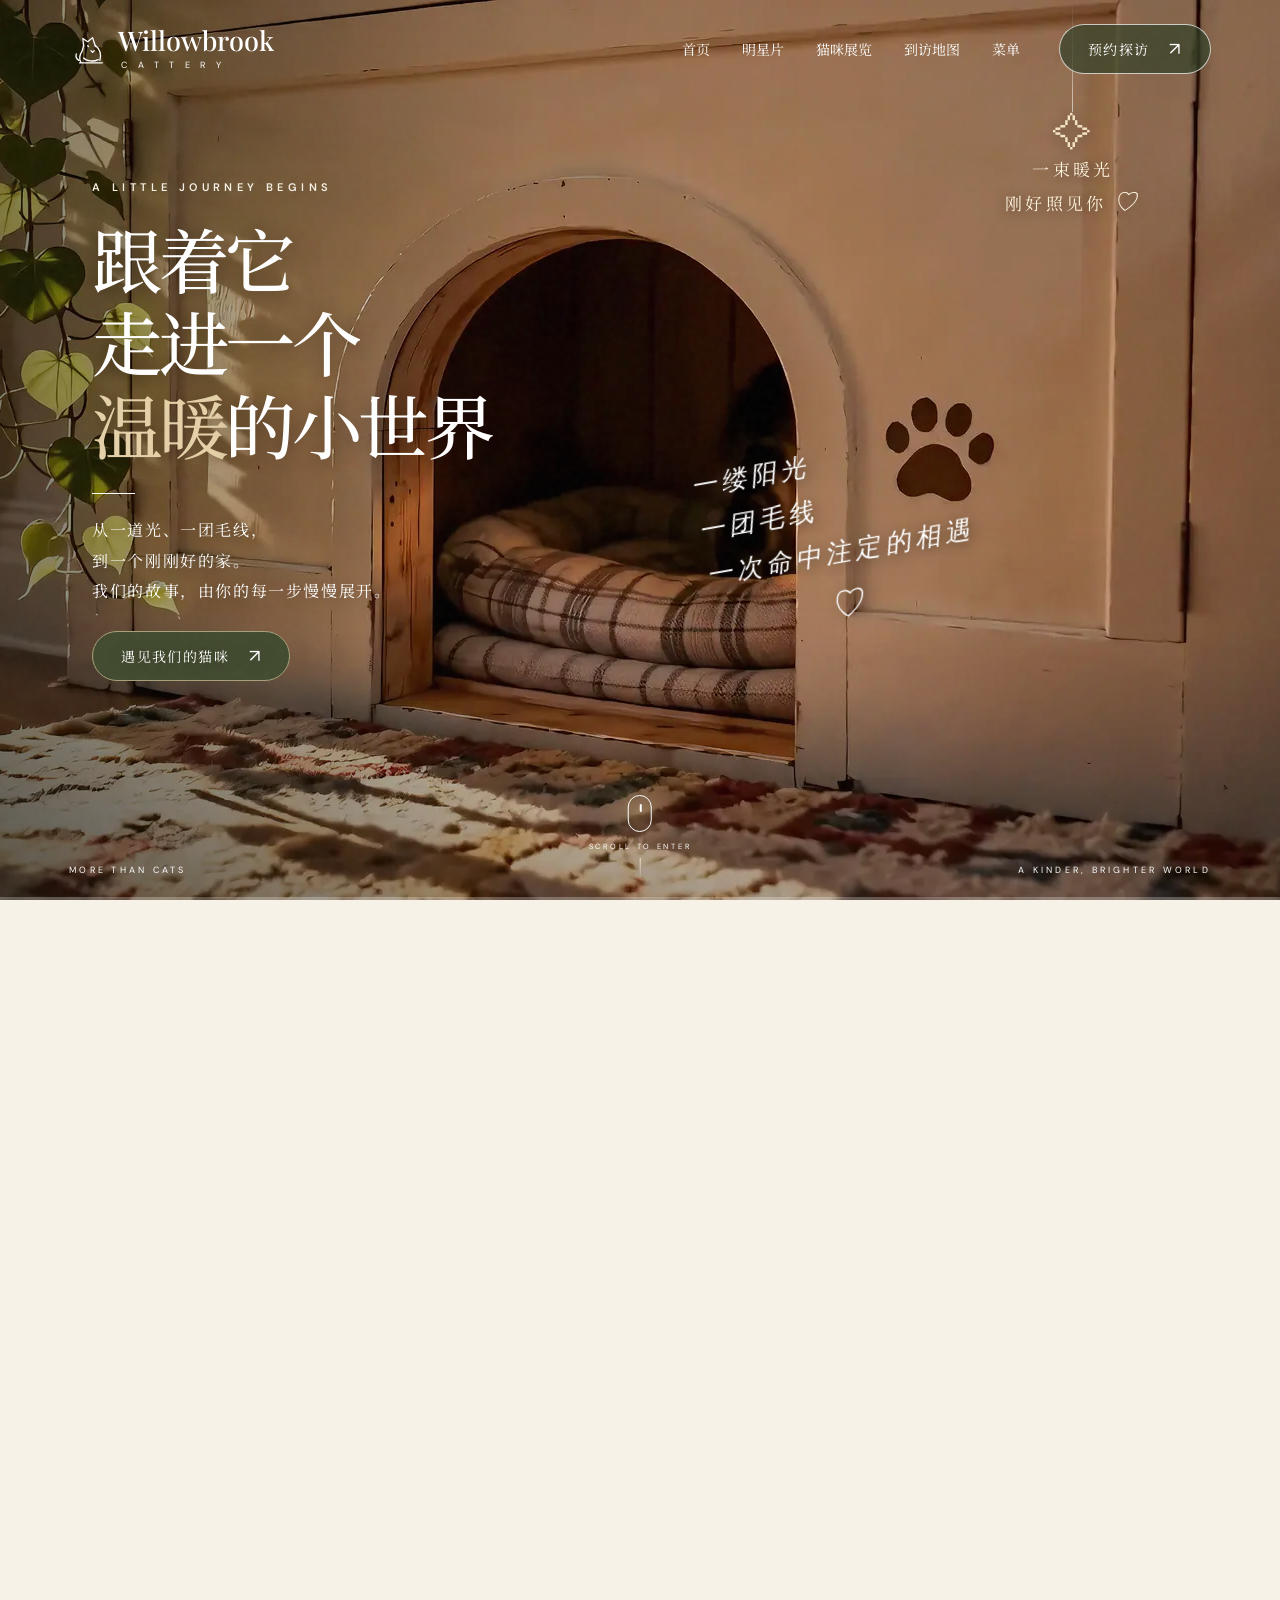
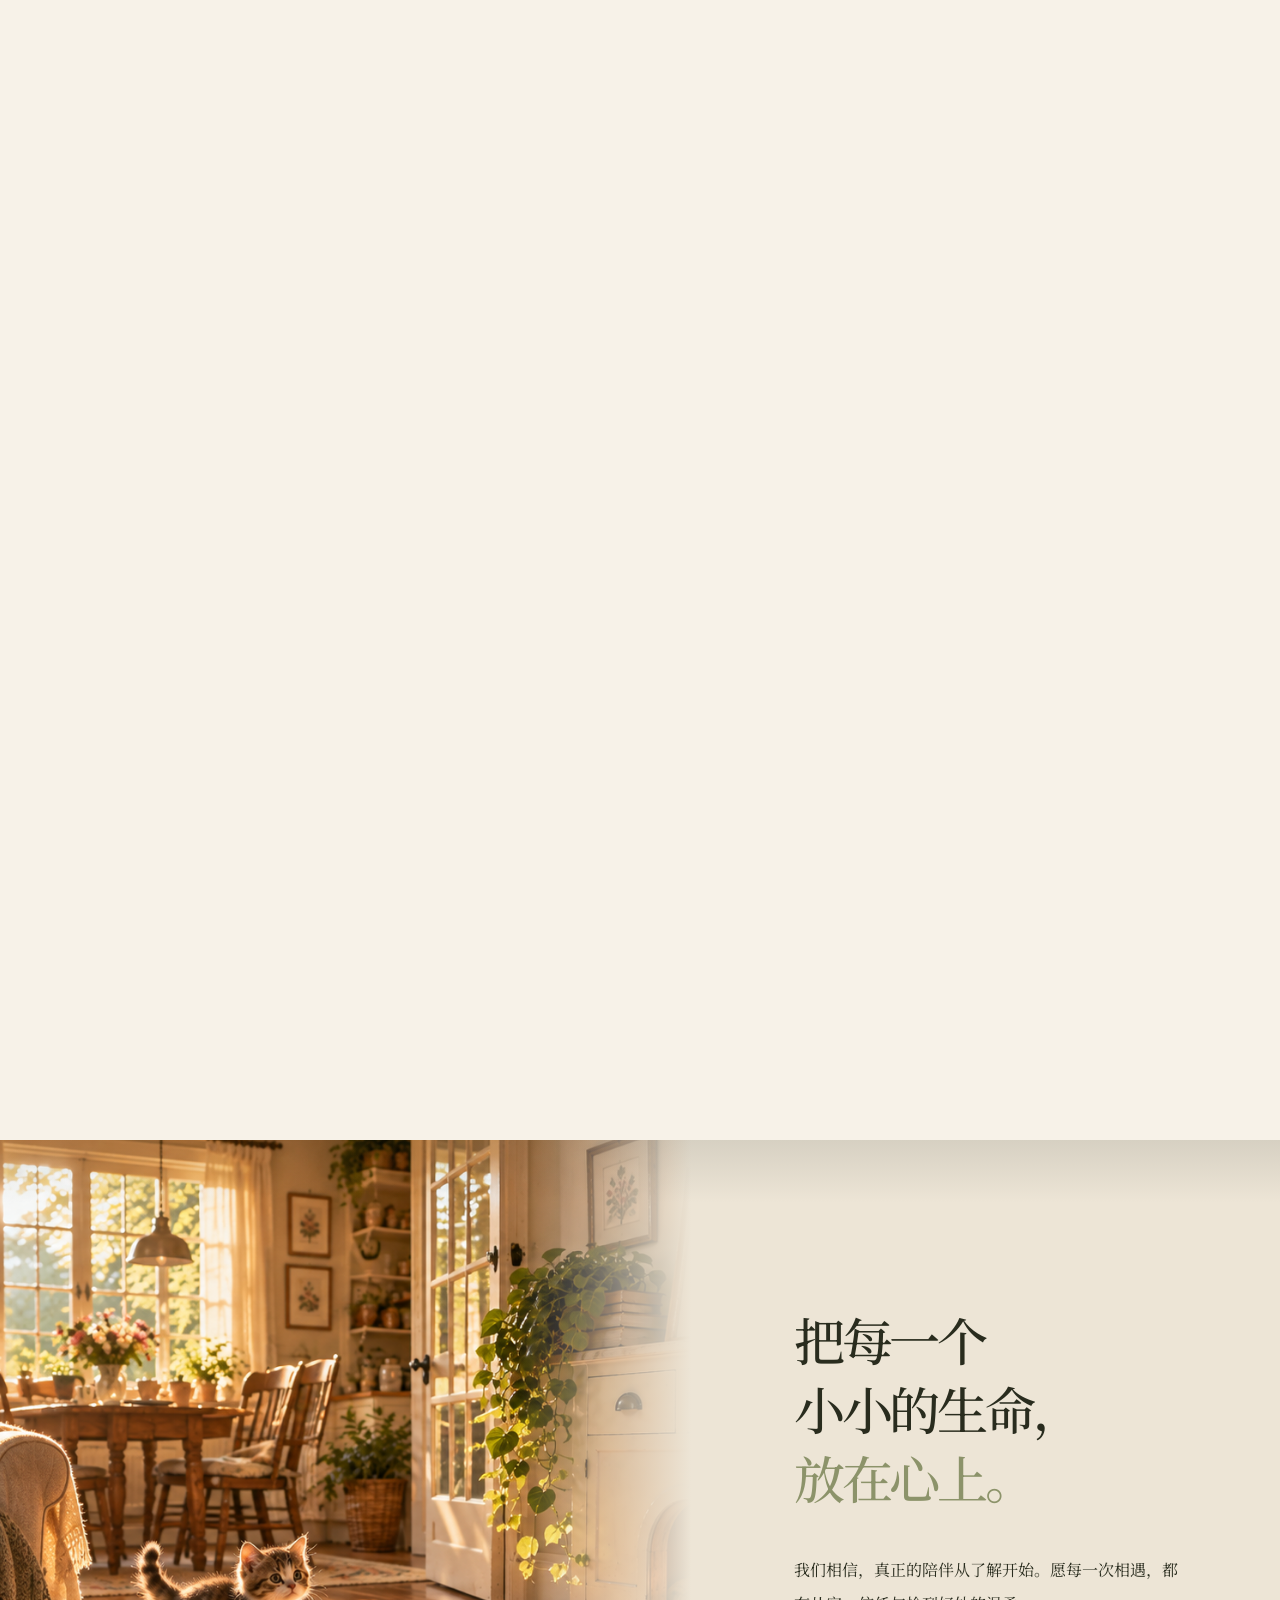
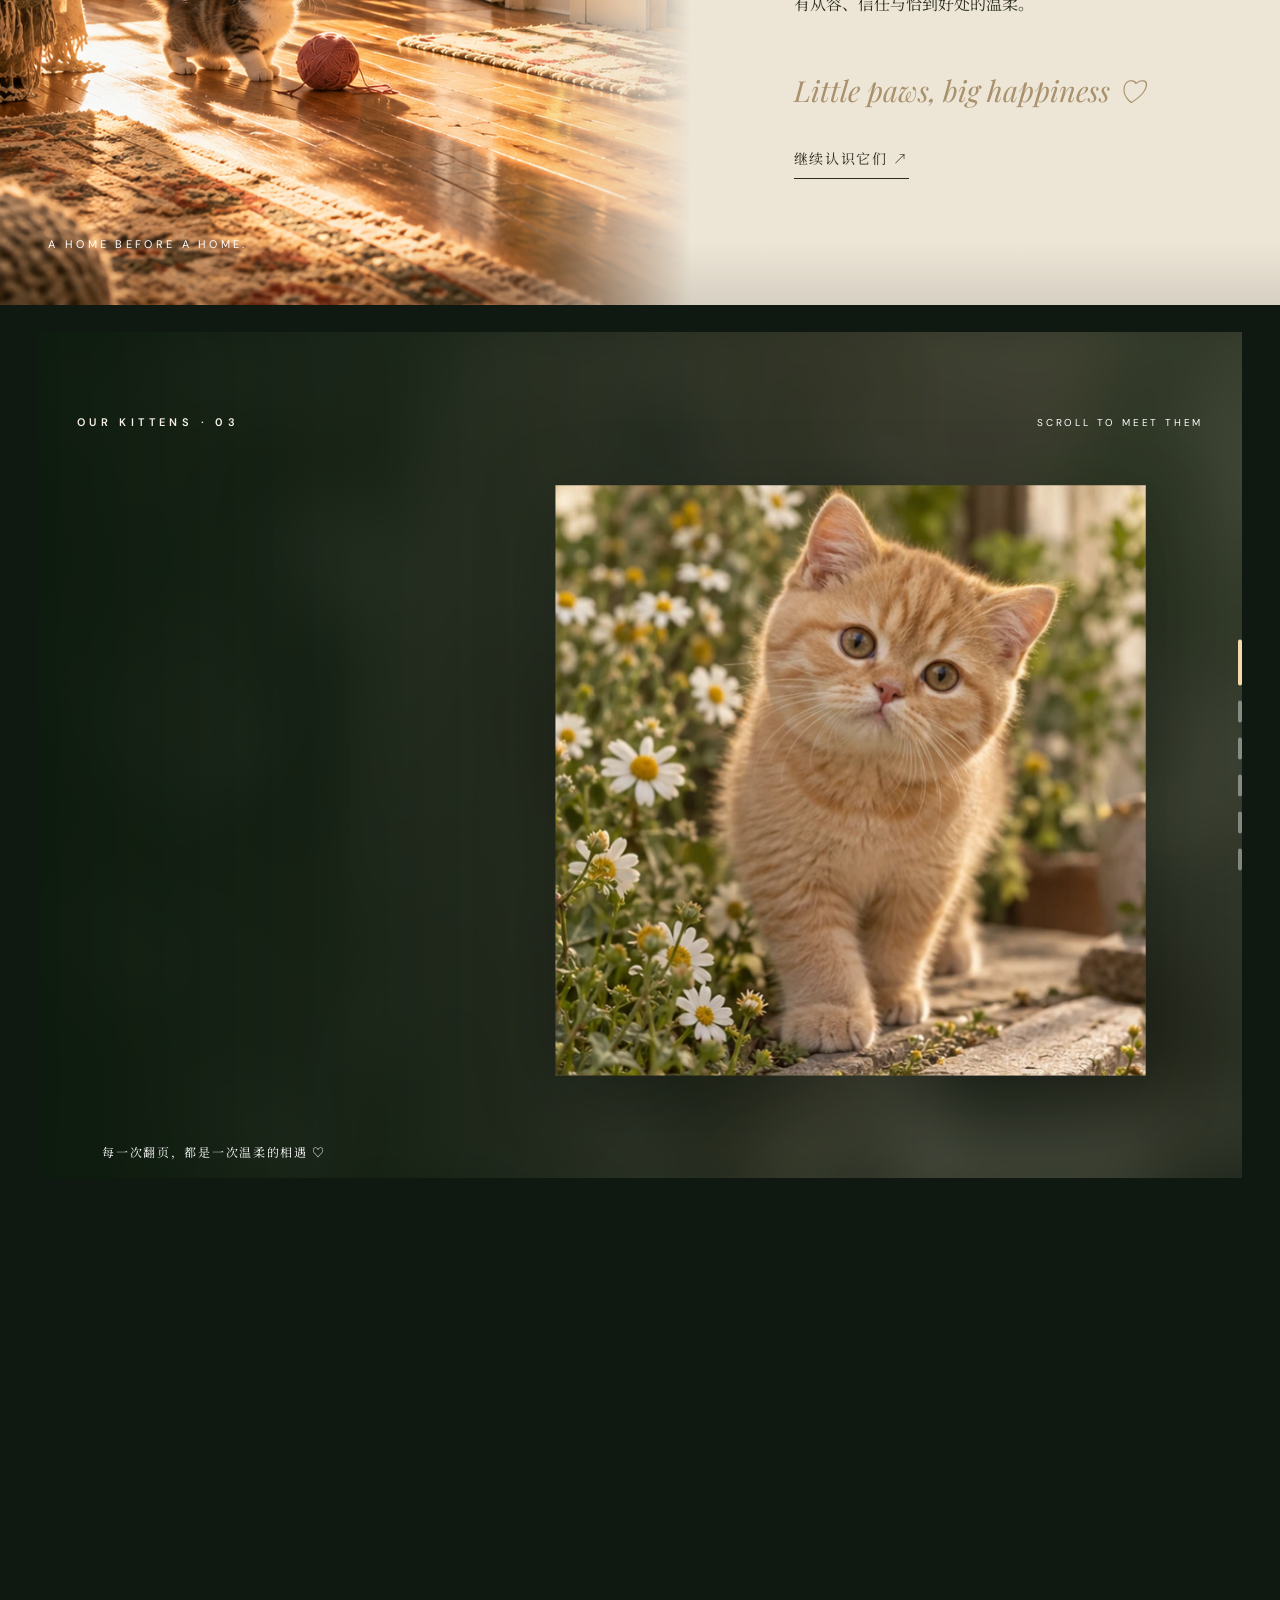
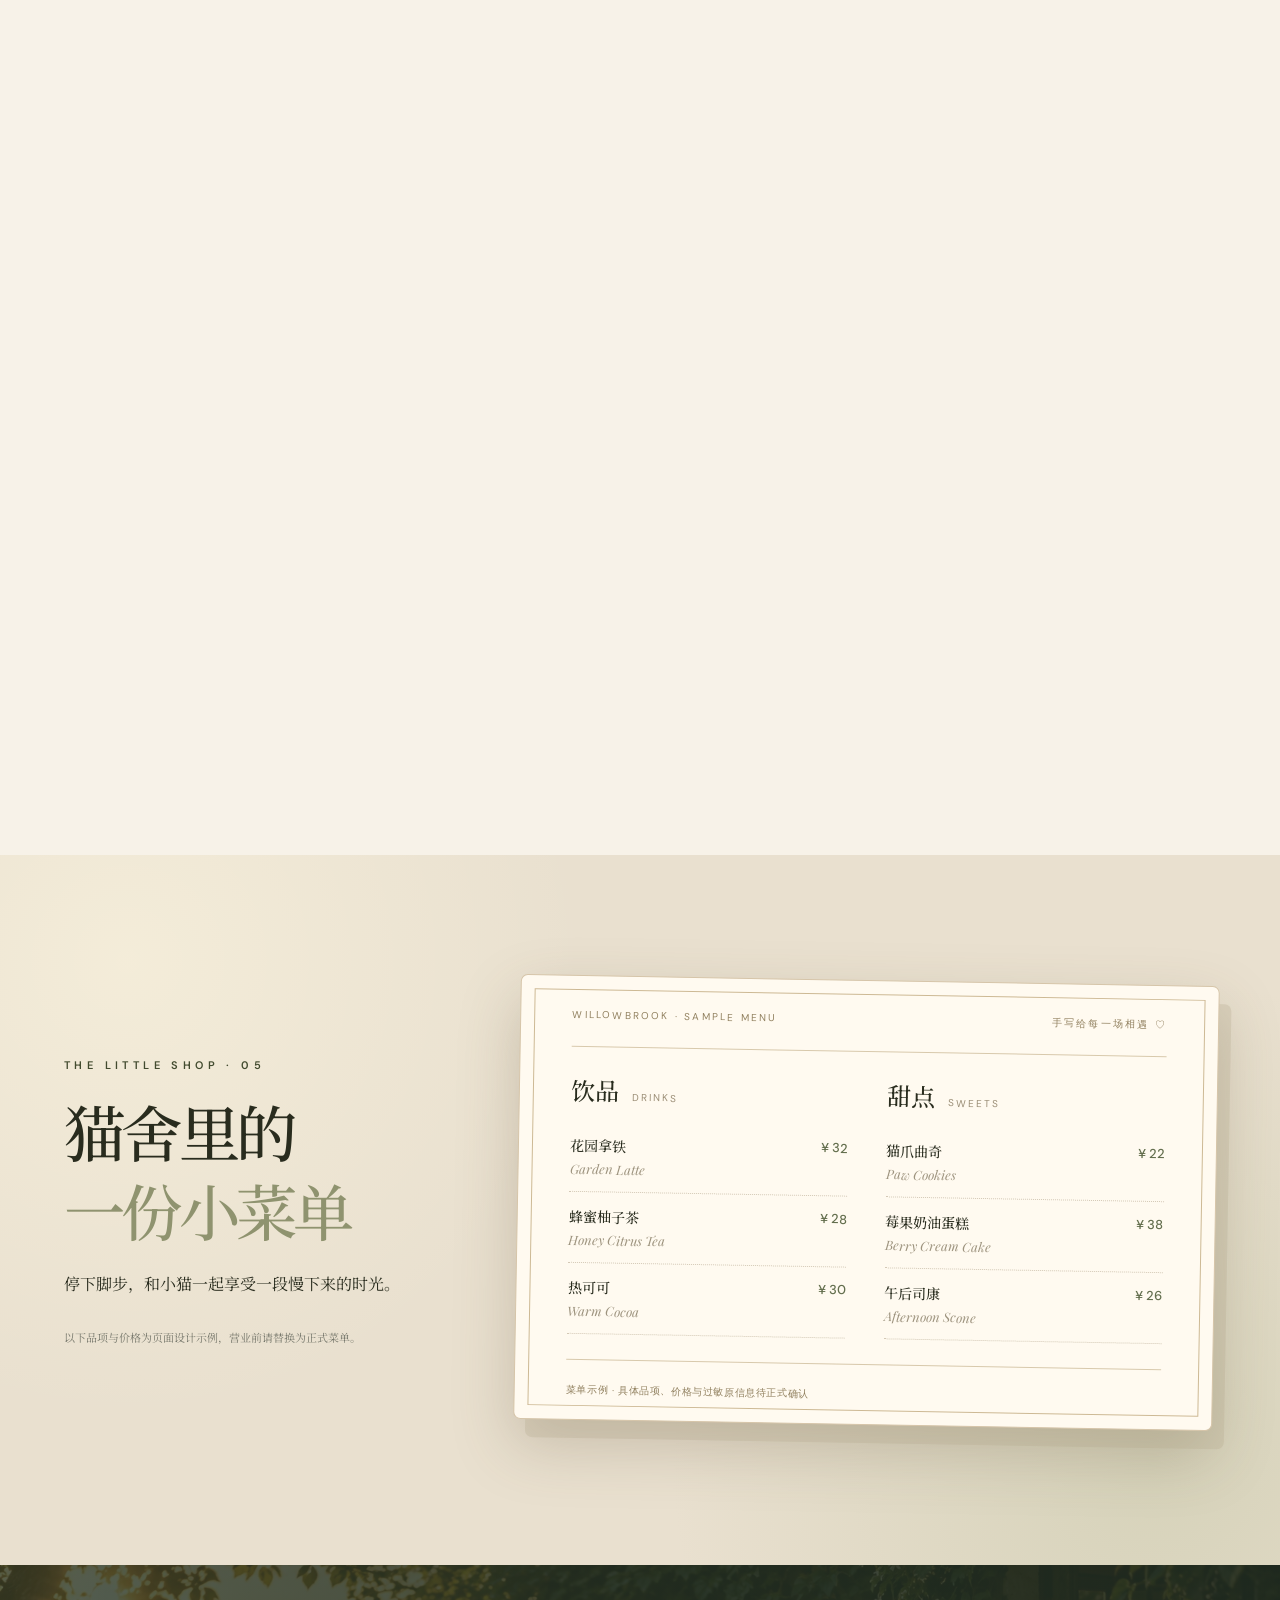
==== commit 6635877c: "Improve desktop scroll scenes and postcard detail" ====
--- a/index.html
+++ b/index.html
@@ -9,9 +9,10 @@
   <link rel="preconnect" href="https://fonts.googleapis.com">
   <link rel="preconnect" href="https://fonts.gstatic.com" crossorigin>
   <link href="https://fonts.googleapis.com/css2?family=DM+Sans:wght@400;500;600;700&family=Playfair+Display:wght@400;500;600&family=Noto+Serif+SC:wght@400;500;600;700&display=swap" rel="stylesheet">
-  <link rel="stylesheet" href="styles.css">
+  <link rel="stylesheet" href="styles.css?v=20261011-cards">
+  <link rel="preload" href="assets/video/hero-poster.webp" as="image" fetchpriority="high">
 </head>
-<body>
+<body class="hero-intro">
   <div class="shared-scene-bg" aria-hidden="true"></div>
   <div class="grain" aria-hidden="true"></div>
   <header class="site-header" id="siteHeader">
@@ -32,7 +33,9 @@
         <canvas class="film-frames" id="heroFrames" width="1600" height="900" role="img" aria-label="跟随滚动逐帧播放的小猫画面"></canvas>
         <canvas class="film-handoff" id="heroHandoff" width="1600" height="900" aria-hidden="true"></canvas>
         <video class="film-idle" id="heroIdle" src="assets/video/hero-idle-loop.mp4" preload="auto" autoplay loop muted playsinline poster="assets/video/hero-poster.webp" aria-label="小猫轻轻摇尾巴，壁炉里的火焰持续闪动"></video>
+        <video class="film-end" id="heroEnd" data-src="assets/video/hero-end-loop.mp4" preload="none" loop muted playsinline aria-hidden="true"></video>
         <div class="film-shade"></div>
+        <div class="film-opening" aria-hidden="true"></div>
         <div class="film-grid" aria-hidden="true"><span>01 — 04</span><span>SCROLL FILM EXPERIENCE</span></div>
         <div class="film-copy film-copy-first" id="filmFirst">
           <span class="eyebrow light">A LITTLE JOURNEY BEGINS</span>
@@ -108,7 +111,6 @@
 
   <div class="portal-iris" id="portalIris" aria-hidden="true"></div>
   <div class="portal-shutters" id="portalShutters" aria-hidden="true"><div class="portal-lid portal-lid-top"></div><div class="portal-lid portal-lid-bottom"></div></div>
-  <div class="wand-cursor" id="wandCursor" aria-hidden="true"><svg viewBox="0 0 96 96" xmlns="http://www.w3.org/2000/svg"><path d="M15 81 61 26" fill="none" stroke="#f5e6bf" stroke-width="5" stroke-linecap="round"/><path d="M61 26Q74 18 77 30Q80 41 68 50" fill="none" stroke="#ead2aa" stroke-width="2"/><path d="M67 47Q55 38 49 50Q54 62 67 56Q82 64 86 49Q80 38 67 47Z" fill="#eab6a4" stroke="#fff2d5" stroke-width="2"/><path d="M65 49Q69 54 77 53" fill="none" stroke="#ac746d" stroke-width="1.5"/><circle cx="14" cy="82" r="4" fill="#ad7b55"/></svg></div>
 
   <footer class="site-footer"><span>Willowbrook Cattery</span><span>A KINDER, BRIGHTER WORLD</span><span>© 2026 · 视觉概念演示</span></footer>
 
@@ -119,6 +121,8 @@
 
   <script src="assets/js/gsap.min.js" defer></script>
   <script src="assets/js/ScrollTrigger.min.js" defer></script>
-  <script src="script.js" defer></script>
+  <script src="assets/js/lenis.min.js" defer></script>
+  <script src="assets/js/hero-media.js?v=20261011-motion2" defer></script>
+  <script src="script.js?v=20261011-cards2" defer></script>
 </body>
 </html>
--- a/styles.css
+++ b/styles.css
@@ -1,5 +1,11 @@
 :root{--ink:#292c1e;--olive:#424b2f;--olive-deep:#242b1c;--cream:#f7f2e8;--paper:#fffaf0;--gold:#c8ab78;--line:#d9ceb9;--serif:"Noto Serif SC",serif;--display:"Playfair Display",Georgia,serif;--sans:"DM Sans",Arial,sans-serif}
-*{box-sizing:border-box}html{scroll-behavior:smooth}body{margin:0;background:var(--cream);color:var(--ink);font-family:var(--serif);overflow-x:hidden}button,input,select{font:inherit}button{cursor:pointer}a{color:inherit;text-decoration:none}img,video{display:block;max-width:100%}::selection{background:#bdb590;color:#222}
+*{box-sizing:border-box}html{scroll-behavior:auto}body{margin:0;background:var(--cream);color:var(--ink);font-family:var(--serif);overflow-x:hidden}button,input,select{font:inherit}button{cursor:pointer}a{color:inherit;text-decoration:none}img,video{display:block;max-width:100%}::selection{background:#bdb590;color:#222}
+/* Lenis owns desktop wheel smoothing; panels retain their native nested scrolling. */
+html.lenis,html.lenis body{height:auto}
+.lenis.lenis-smooth{scroll-behavior:auto!important}
+.lenis.lenis-smooth [data-lenis-prevent]{overscroll-behavior:contain}
+.lenis.lenis-stopped{overflow:visible}
+#filmProgress{width:100%;transform:scaleX(0);transform-origin:left center}
 .grain{position:fixed;inset:0;pointer-events:none;z-index:1000;opacity:.16;background-image:url("data:image/svg+xml,%3Csvg viewBox='0 0 180 180' xmlns='http://www.w3.org/2000/svg'%3E%3Cfilter id='n'%3E%3CfeTurbulence type='fractalNoise' baseFrequency='.66' numOctaves='3' stitchTiles='stitch'/%3E%3C/filter%3E%3Crect width='100%25' height='100%25' filter='url(%23n)' opacity='.2'/%3E%3C/svg%3E")}
 .site-header{position:fixed;top:0;left:0;right:0;z-index:100;display:flex;align-items:center;gap:3vw;padding:24px clamp(22px,5.4vw,96px);color:#fff;transition:background .45s,color .45s,padding .35s,box-shadow .35s}.site-header.scrolled{background:rgba(250,246,236,.94);color:var(--ink);padding-top:14px;padding-bottom:14px;backdrop-filter:blur(16px);box-shadow:0 5px 30px #342e2114}.brand{display:flex;align-items:center;gap:10px;min-width:280px}.brand-mark{font-size:37px;font-family:serif;line-height:1;font-weight:400;transform:rotate(-14deg);display:inline-block}.brand-word{display:flex;flex-direction:column}.brand strong{font-family:var(--display);font-size:27px;font-weight:500;line-height:1}.brand small{font:9px var(--sans);letter-spacing:.47em;padding-left:3px;margin-top:5px}.main-nav{display:flex;align-items:center;justify-content:center;gap:clamp(16px,2.5vw,48px);margin-left:auto}.main-nav a{font-size:14px;white-space:nowrap;position:relative;transition:opacity .25s}.main-nav a:hover{opacity:.65}.main-nav a::after{content:"";position:absolute;left:0;right:100%;bottom:-8px;height:1px;background:currentColor;transition:right .3s}.main-nav a:hover::after{right:0}.pill{border-radius:999px;border:1px solid transparent;padding:14px 28px;display:inline-flex;justify-content:center;align-items:center;gap:20px;min-height:48px;white-space:nowrap;font-size:14px;letter-spacing:.1em;transition:transform .3s,box-shadow .3s,background .3s,color .3s}.pill:hover{transform:translateY(-3px);box-shadow:0 10px 24px #10140830}.pill:active{transform:translateY(0)}.pill span{font-family:var(--sans);font-size:18px;line-height:1}.pill-outline{border-color:#ffffffb8;background:#344127b8;color:#fff}.scrolled .pill-outline{border-color:var(--olive);background:var(--olive)}.pill-solid{background:var(--olive);border-color:#a6a17a;color:#fff}.menu-toggle{display:none;background:none;border:0;padding:6px}.menu-toggle span{display:block;width:24px;height:1px;background:currentColor;margin:6px 0}
 .eyebrow{display:block;font:600 11px var(--sans);letter-spacing:.4em;color:var(--olive);text-transform:uppercase}.eyebrow.light{color:#f7f1e6}.fine-line{display:block;width:43px;height:1px;background:#fff;margin:28px 0 21px}.film{height:360vh;background:#030504}.film-sticky{position:sticky;top:0;height:100vh;overflow:hidden;background:#040604;color:#fff}.film-video{position:absolute;width:100%;height:100%;inset:0;object-fit:cover;filter:saturate(.9) contrast(1.04)}.film-shade{position:absolute;inset:0;background:linear-gradient(90deg,rgba(5,9,5,.5),rgba(5,9,5,.1) 42%,rgba(5,9,5,.05) 65%),linear-gradient(0deg,rgba(0,0,0,.3),transparent 30%)}.film-grid{position:absolute;left:5.4vw;right:5.4vw;top:50%;display:flex;justify-content:space-between;opacity:.45;font:10px var(--sans);letter-spacing:.3em;transform:translateY(-50%) rotate(-90deg);pointer-events:none;display:none}.film-copy{position:absolute;z-index:2;left:7.2vw;top:20%;max-width:600px;text-shadow:0 2px 18px #0005}.film-copy h1,.film-copy h2{font:500 clamp(47px,5.5vw,94px)/1.18 var(--serif);letter-spacing:-.05em;margin:22px 0 0}.film-copy h1 em,.story-copy h2 em{font-style:normal;color:#e5d1a8}.film-copy h2{font-size:clamp(45px,5.2vw,86px)}.film-copy p{font-size:16px;line-height:1.9;letter-spacing:.1em;margin:0 0 25px}.film-copy-second{opacity:0;transform:translateY(55px)}.film-script{position:absolute;z-index:2;right:24%;top:49%;font-family:cursive;font-size:clamp(18px,2vw,28px);font-style:italic;line-height:1.75;letter-spacing:.16em;transform:rotate(-10deg);text-shadow:0 3px 15px #0009;opacity:.9}.film-script span{display:block;font-size:34px;text-align:center}.film-progress{position:absolute;z-index:3;bottom:0;left:0;right:0;height:3px;background:#fff4}.film-progress span{display:block;width:0;height:100%;background:#f8ead5}.scroll-cue{position:absolute;left:50%;bottom:49px;z-index:3;display:flex;align-items:center;flex-direction:column;gap:10px;transform:translateX(-50%);font:9px var(--sans);letter-spacing:.3em}.mouse-icon{width:24px;height:37px;border:1px solid #fff;border-radius:20px;position:relative}.mouse-icon:after{content:"";position:absolute;top:8px;left:11px;width:2px;height:8px;border-radius:2px;background:#fff;animation:mouse 1.6s infinite}@keyframes mouse{to{transform:translateY(9px);opacity:0}}.film-bottom{position:absolute;z-index:2;bottom:24px;left:5.4vw;right:5.4vw;display:flex;justify-content:space-between;font:9px var(--sans);letter-spacing:.36em}.iris{position:absolute;z-index:5;width:10vw;height:10vw;left:72%;top:54%;border-radius:50%;background:#020302;transform:translate(-50%,-50%) scale(0);pointer-events:none;will-change:transform}
@@ -83,7 +89,7 @@
 
 /* A captured video frame covers the decoder handoff until the requested image is ready. */
 .film-handoff{position:absolute;inset:0;width:100%;height:100%;object-fit:cover;z-index:2;opacity:0;pointer-events:none;transform-origin:44% 49%;will-change:opacity,transform}
-.film-handoff.is-fading{opacity:0!important;transition:opacity .42s ease-out}
+.film-end{position:absolute;inset:0;width:100%;height:100%;object-fit:cover;z-index:1;opacity:0;pointer-events:none;transform-origin:44% 49%;will-change:opacity,transform}
 .film-shade{z-index:3}.film-copy,.film-script,.film-hanging-note,.scroll-cue,.film-bottom,.film-progress{z-index:4}
 .film-frames{z-index:0}.film-idle{z-index:1}
 @media(max-width:760px){.film-handoff{transform-origin:58% 54%}}
@@ -196,11 +202,22 @@
   .visit-book{min-height:32px;padding:6px 10px;font-size:10px}
 }
 
-/* Fine pointers get a teaser wand; touch scrolling keeps all scene transitions. */
-@media(pointer:fine) and (prefers-reduced-motion:no-preference){.has-wand body,.has-wand body a,.has-wand body button{cursor:none}.wand-cursor{position:fixed;left:-9px;top:-51px;width:64px;height:64px;z-index:1001;pointer-events:none;opacity:0;will-change:transform;filter:drop-shadow(0 2px 5px #0007)}.wand-cursor.visible{opacity:1}.wand-cursor svg{width:100%;height:100%}}
-@media(pointer:coarse){.wand-cursor{display:none}}
+/* Desktop scenes share scroll space without adding a second pin or transform scrub. */
+@media(min-width:761px) and (prefers-reduced-motion:no-preference){
+  .film{height:460vh}
+  .featured{height:300vh}
+  .film-sticky{opacity:var(--hero-scene-opacity,1)}
+  .featured-sticky{background-color:var(--cats-scene-color,transparent)}
+  .film-frames,.film-idle,.film-handoff,.film-end{object-position:44% 49%;transform-origin:44% 49%}
+  .postcard,.postcard.is-selected{transition:box-shadow .35s,filter .35s}
+  .story-copy>*,.story-image img{transition:none}
+  .story:before,.story:after{content:"";position:absolute;left:0;right:0;height:clamp(36px,7vh,80px);z-index:1;pointer-events:none}
+  .story:before{top:0;background:linear-gradient(180deg,#1018121a,transparent)}
+  .story:after{bottom:0;background:linear-gradient(0deg,#1018121a,transparent)}
+  .visit-sticky{transform-origin:50% 50%;will-change:transform,opacity}
+}
 @media(prefers-reduced-motion:reduce){
-  .wand-cursor{display:none}.story-copy>*{opacity:1;transform:none}
+  .film-end{display:none!important}.story-copy>*{opacity:1;transform:none}
   .diary{height:auto}.diary-sticky{position:relative;height:auto;padding:95px 6vw 35px}
   .diary-visual,.diary-images{position:relative;inset:auto;width:100%;height:auto;transform:none!important;opacity:1!important;border-radius:0!important}
   .diary-slide{position:relative;inset:auto;height:auto;padding:20px 0;opacity:1!important;transform:none!important}
@@ -214,3 +231,43 @@
   .visit-container{position:relative;inset:auto;margin:0;padding:80px 5vw 60px;transform:none!important;opacity:1!important;filter:none!important}
   .visit-layout{flex:auto;min-height:600px}
 }
+
+/* First second: room, cat, then the invitation. The veil does not delay media loading. */
+.film-opening{display:none;position:absolute;inset:0;z-index:3;pointer-events:none}
+@media(min-width:761px) and (prefers-reduced-motion:no-preference){
+  .film-sticky{background:#040604 url('assets/video/hero-poster.webp') 44% 49%/cover no-repeat}
+  .hero-intro .film-opening{display:block}
+  .hero-intro .film-opening:before,.hero-intro .film-opening:after{content:"";position:absolute;inset:0;pointer-events:none}
+  .hero-intro .film-opening:before{background:#040604;animation:openingRoom .52s both}
+  .hero-intro .film-opening:after{background:radial-gradient(ellipse 31% 46% at 46% 48%,#040604 18%,#040604ed 62%,transparent 100%);animation:openingCat .76s both}
+  .hero-intro #filmFirst>*{animation:openingLine .30s both}
+  .hero-intro #filmFirst>:nth-child(1){animation-delay:.46s}
+  .hero-intro #filmFirst>:nth-child(2){animation-delay:.50s}
+  .hero-intro #filmFirst>:nth-child(3){animation-delay:.57s}
+  .hero-intro #filmFirst>:nth-child(4){animation-delay:.63s}
+  .hero-intro #filmFirst>:nth-child(5){animation-delay:.69s}
+  .hero-intro .film-script,.hero-intro .film-bottom{animation:openingFade .32s .70s both}
+  .hero-intro .film-hanging-note{animation:openingFade .32s .70s both,hangingSway 5s ease-in-out infinite alternate}
+  .hero-intro .scroll-cue{animation:openingCue .30s .72s both}
+  .hero-intro .site-header{animation:openingHeader .36s .61s both}
+  .scroll-cue:before{content:"";position:absolute;top:-18px;left:50%;width:76px;height:76px;margin-left:-38px;border-radius:50%;background:radial-gradient(circle,#f4da9c46 0%,#f4da9c1a 38%,transparent 72%);pointer-events:none;animation:cueGlow 3s ease-in-out infinite}
+  .scroll-cue:after{content:"";position:absolute;top:calc(100% + 7px);left:50%;width:1px;height:23px;background:linear-gradient(#f5e8c9,transparent);pointer-events:none;animation:cueLine 2.8s ease-in-out infinite}
+  .scroll-cue .mouse-icon{animation:cueFloat 2.8s ease-in-out infinite}
+  .scroll-cue small{animation:cueWords 2.8s ease-in-out infinite}
+}
+@keyframes openingRoom{0%,12%{opacity:1}100%{opacity:0}}
+@keyframes openingCat{0%,32%{opacity:1}100%{opacity:0}}
+@keyframes openingLine{from{opacity:0;transform:translateY(12px)}to{opacity:1;transform:translateY(0)}}
+@keyframes openingFade{from{opacity:0}to{opacity:1}}
+@keyframes openingCue{from{opacity:0;transform:translate(-50%,9px)}to{opacity:1;transform:translate(-50%,0)}}
+@keyframes openingHeader{from{opacity:0;transform:translateY(-9px)}to{opacity:1;transform:translateY(0)}}
+@keyframes cueGlow{0%,100%{opacity:.35;transform:scale(.82)}50%{opacity:.8;transform:scale(1.08)}}
+@keyframes cueFloat{0%,100%{transform:translateY(0)}50%{transform:translateY(4px)}}
+@keyframes cueLine{0%,100%{opacity:.25;transform:scaleY(.65)}50%{opacity:.8;transform:scaleY(1)}}
+@keyframes cueWords{0%,100%{opacity:.65}50%{opacity:1}}
+
+/* A quiet scrim keeps the garden and the unopened postcards in view. */
+@media(min-width:761px){
+  .detail-backdrop{background:#07120840;backdrop-filter:none}
+}
+@media(min-width:1051px){.detail-panel{width:min(540px,38vw)}}
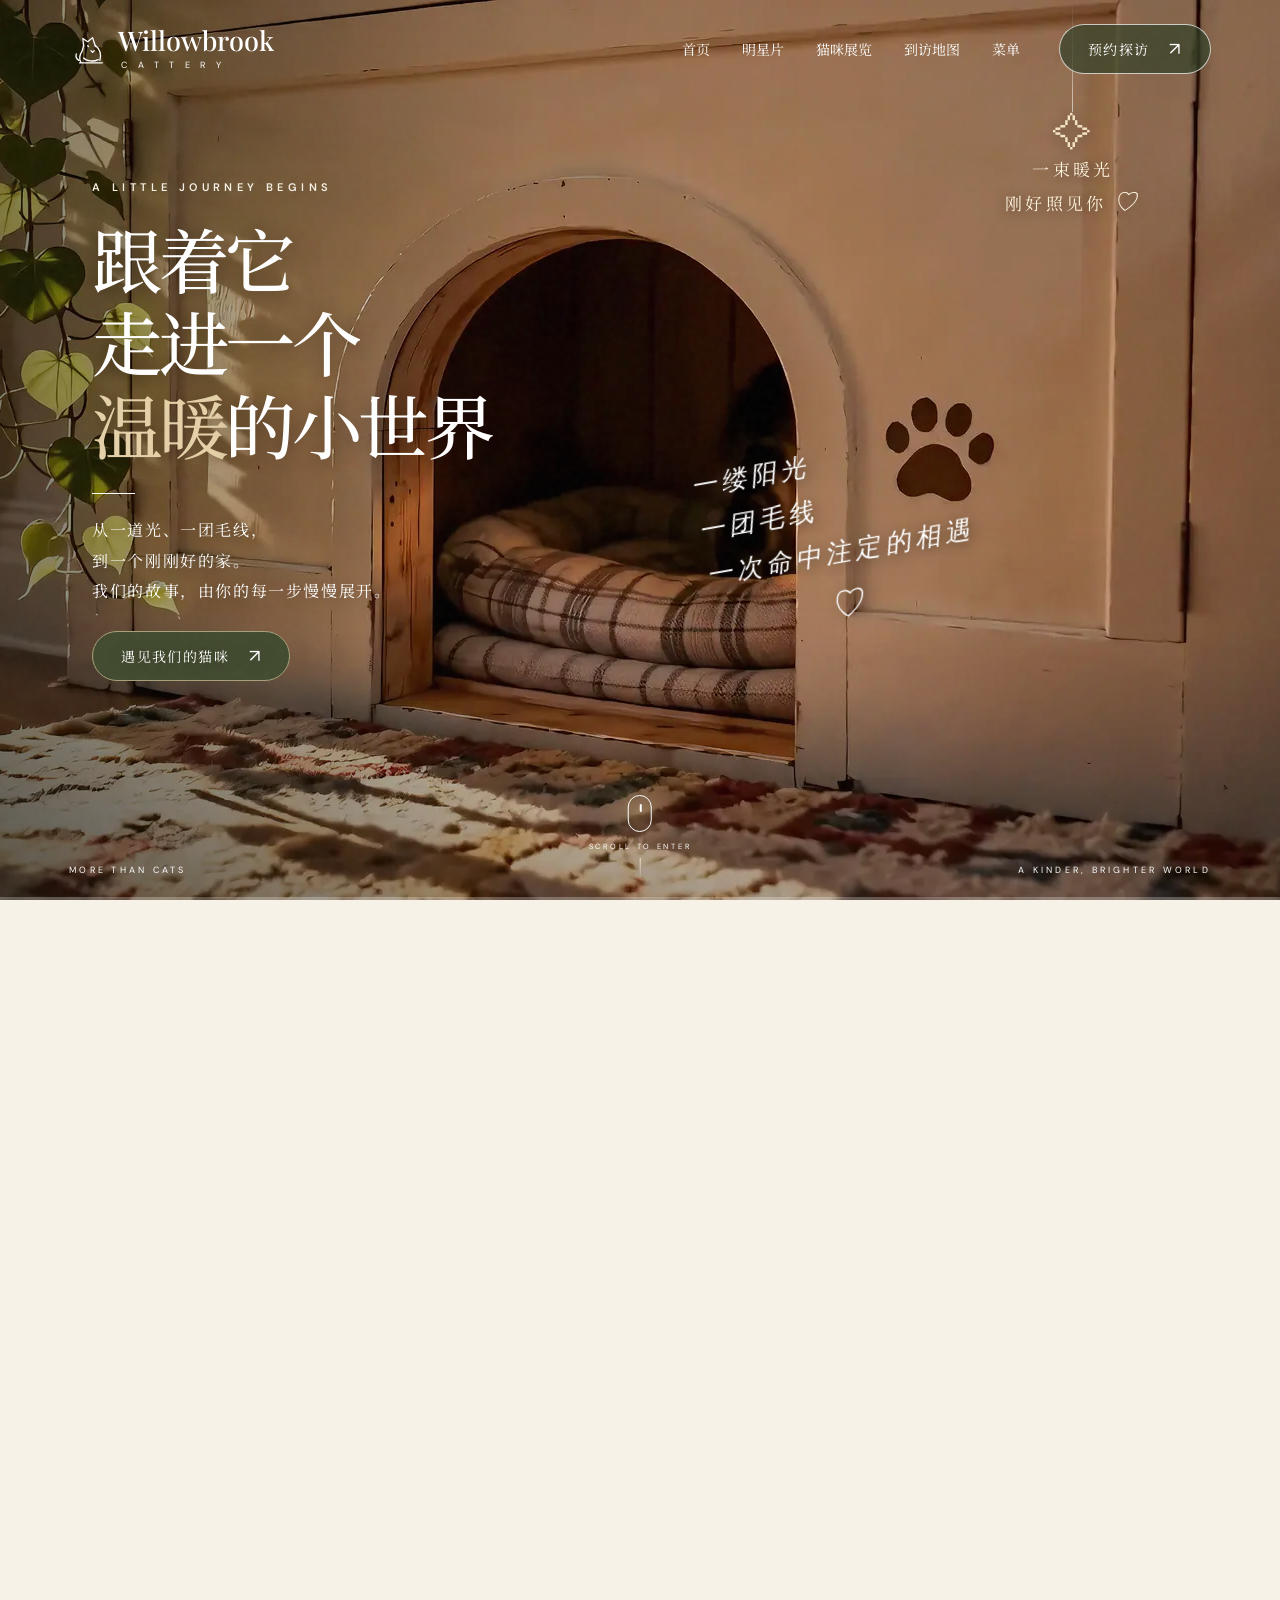
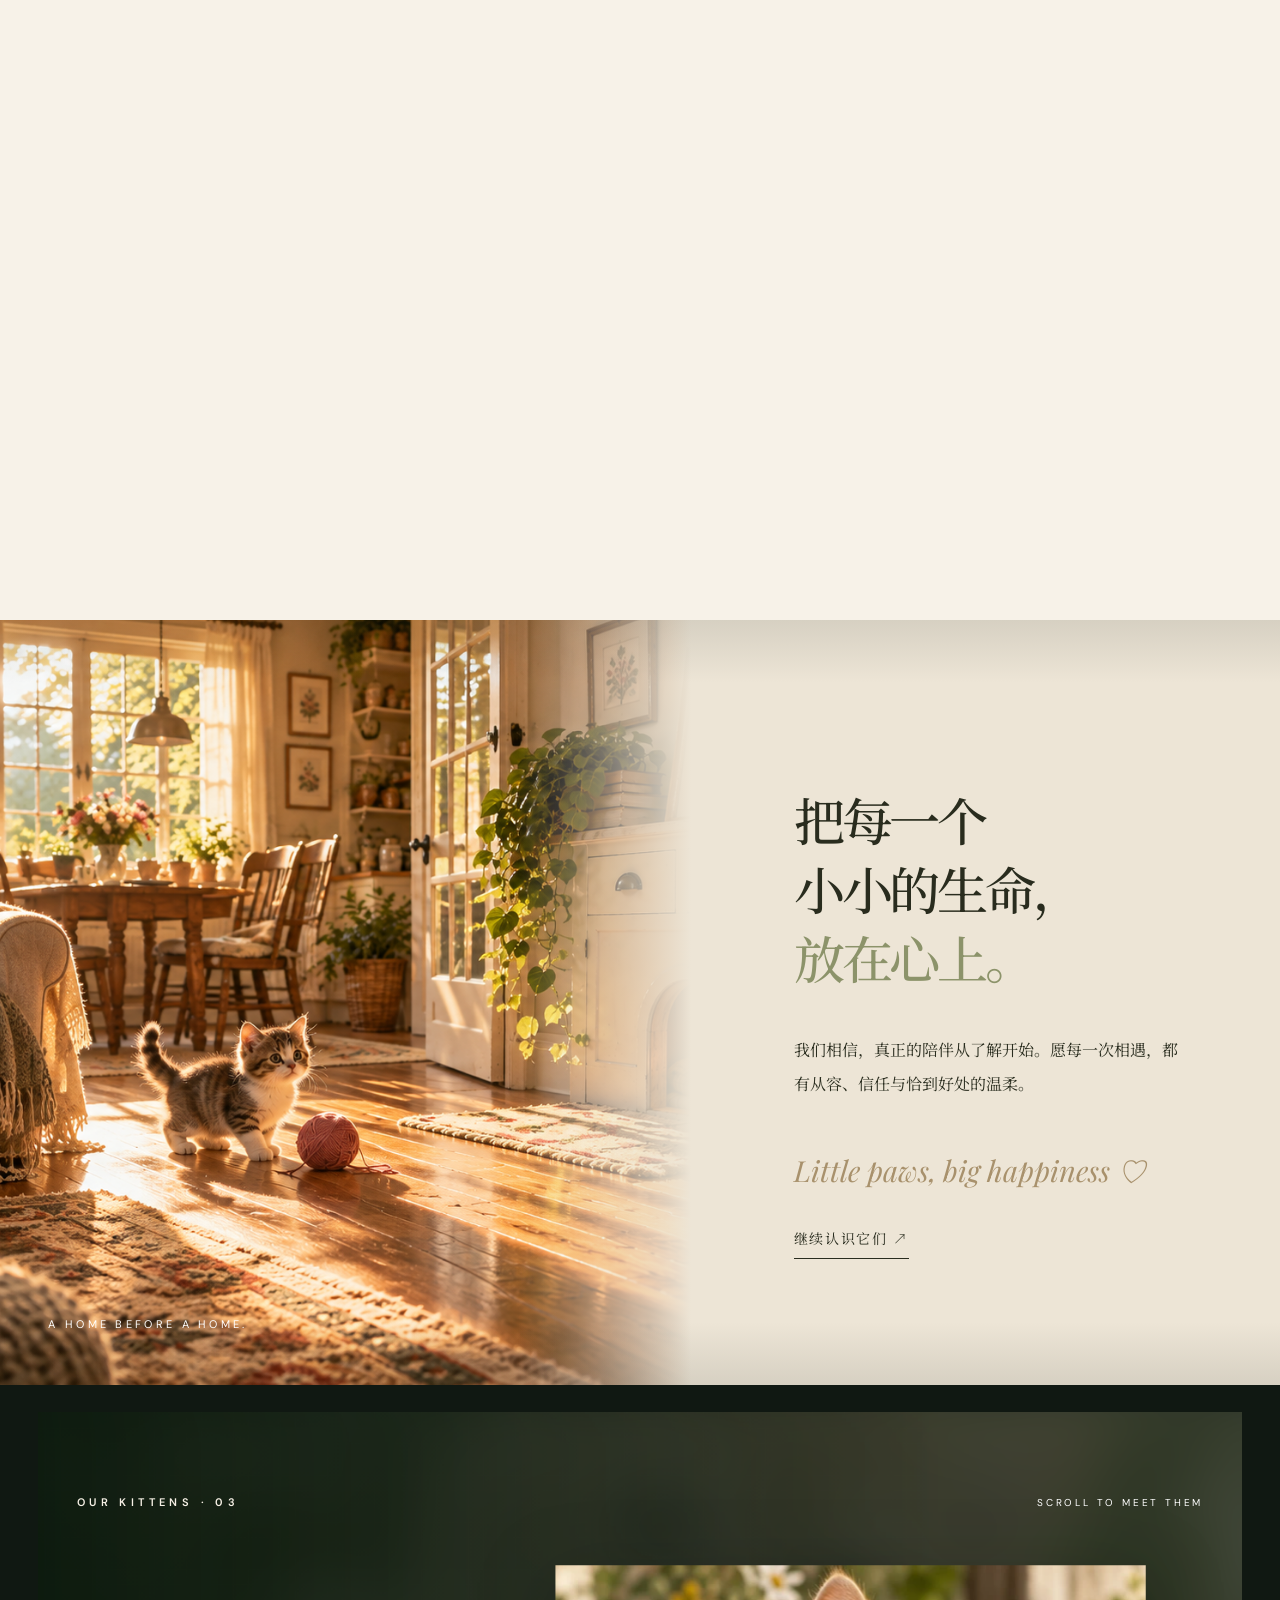
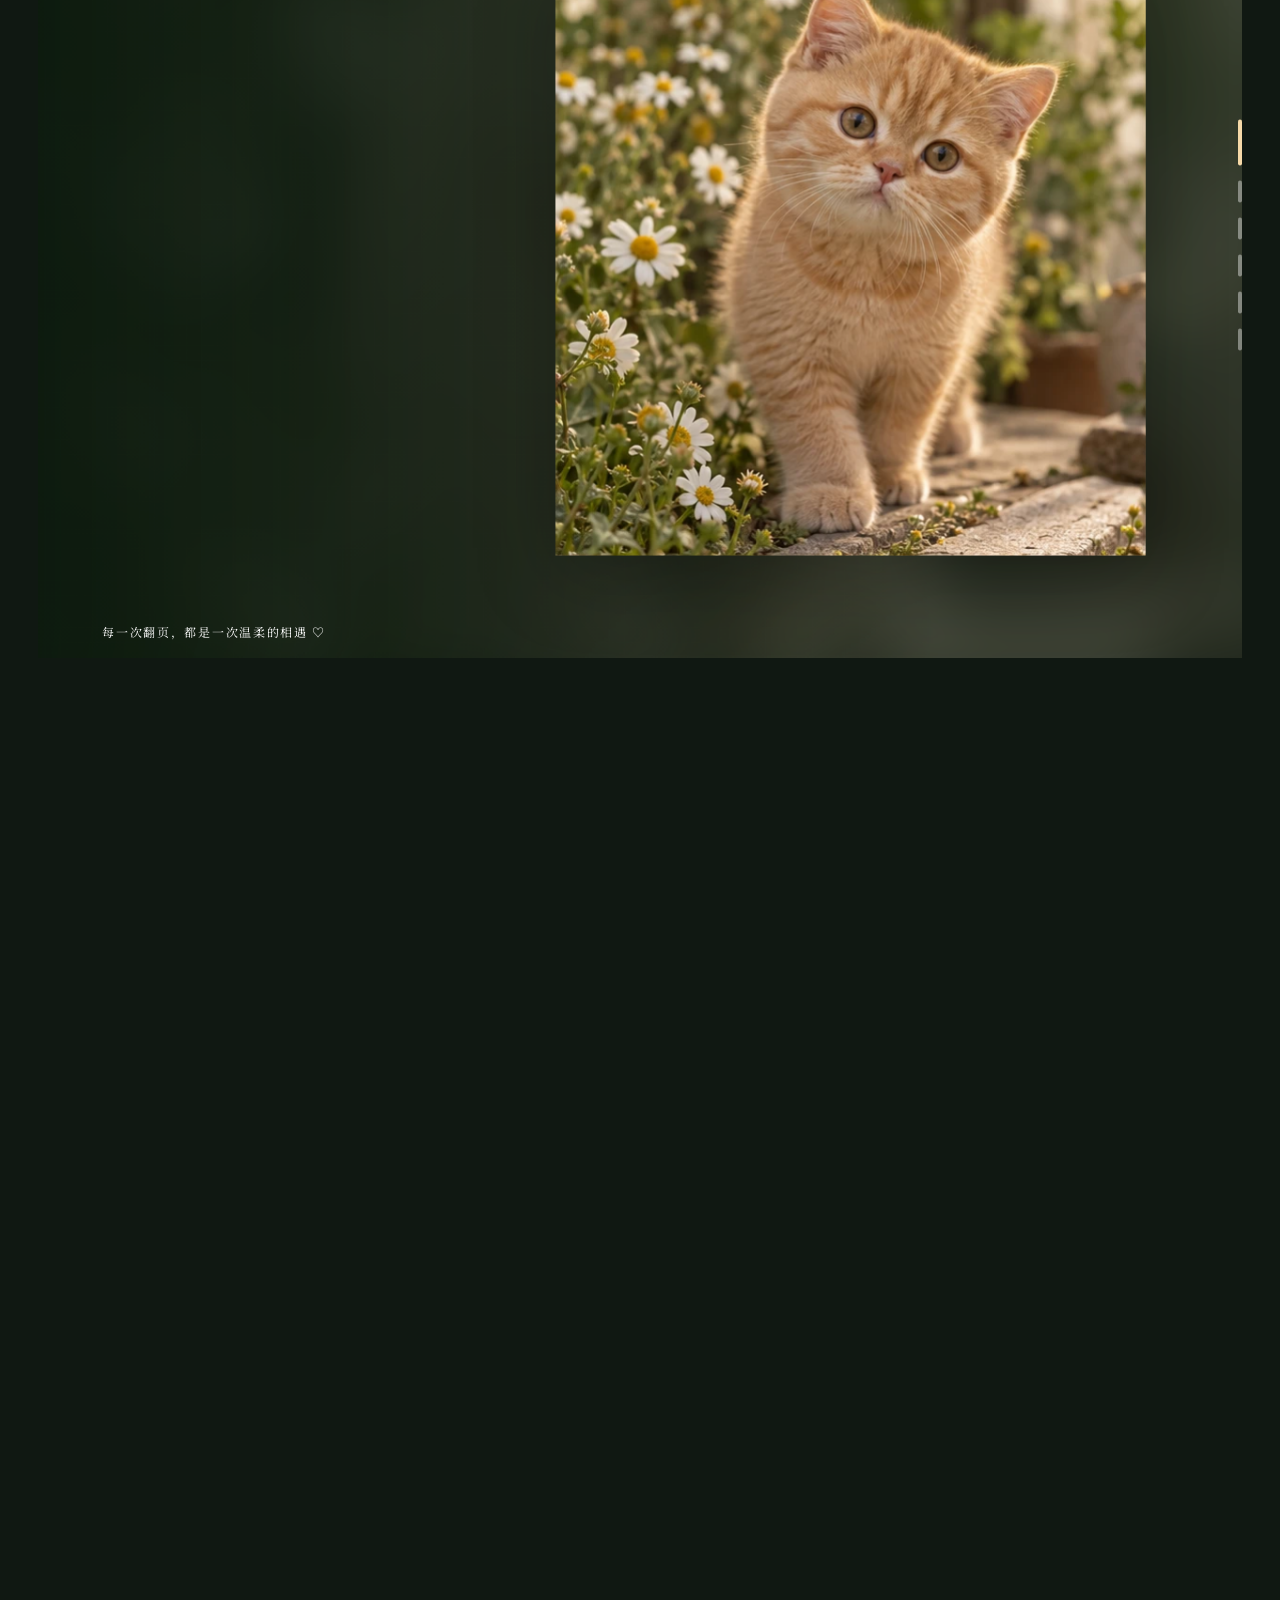
==== commit a404c8f1: "Refine looping hero handoff and scroll pacing" ====
--- a/index.html
+++ b/index.html
@@ -9,8 +9,7 @@
   <link rel="preconnect" href="https://fonts.googleapis.com">
   <link rel="preconnect" href="https://fonts.gstatic.com" crossorigin>
   <link href="https://fonts.googleapis.com/css2?family=DM+Sans:wght@400;500;600;700&family=Playfair+Display:wght@400;500;600&family=Noto+Serif+SC:wght@400;500;600;700&display=swap" rel="stylesheet">
-  <link rel="stylesheet" href="styles.css?v=20261011-cards">
-  <link rel="preload" href="assets/video/hero-poster.webp" as="image" fetchpriority="high">
+  <link rel="stylesheet" href="styles.css?v=20261011-hero3">
 </head>
 <body class="hero-intro">
   <div class="shared-scene-bg" aria-hidden="true"></div>
@@ -32,7 +31,7 @@
       <div class="film-sticky">
         <canvas class="film-frames" id="heroFrames" width="1600" height="900" role="img" aria-label="跟随滚动逐帧播放的小猫画面"></canvas>
         <canvas class="film-handoff" id="heroHandoff" width="1600" height="900" aria-hidden="true"></canvas>
-        <video class="film-idle" id="heroIdle" src="assets/video/hero-idle-loop.mp4" preload="auto" autoplay loop muted playsinline poster="assets/video/hero-poster.webp" aria-label="小猫轻轻摇尾巴，壁炉里的火焰持续闪动"></video>
+        <video class="film-idle" id="heroIdle" src="assets/video/hero-idle-loop.mp4" preload="auto" autoplay loop muted playsinline aria-label="小猫轻轻摇尾巴，壁炉里的火焰持续闪动"></video>
         <video class="film-end" id="heroEnd" data-src="assets/video/hero-end-loop.mp4" preload="none" loop muted playsinline aria-hidden="true"></video>
         <div class="film-shade"></div>
         <div class="film-opening" aria-hidden="true"></div>
@@ -122,7 +121,7 @@
   <script src="assets/js/gsap.min.js" defer></script>
   <script src="assets/js/ScrollTrigger.min.js" defer></script>
   <script src="assets/js/lenis.min.js" defer></script>
-  <script src="assets/js/hero-media.js?v=20261011-motion2" defer></script>
-  <script src="script.js?v=20261011-cards2" defer></script>
+  <script src="assets/js/hero-media.js?v=20261011-hero3" defer></script>
+  <script src="script.js?v=20261011-hero3" defer></script>
 </body>
 </html>
--- a/styles.css
+++ b/styles.css
@@ -87,7 +87,7 @@
 @media(max-width:760px) and (max-height:600px){.film-hanging-note{right:4vw}.hanging-thread{height:70px}.hanging-words{font-size:10px}}
 @media(prefers-reduced-motion:reduce){.film-idle{display:none!important}.portal-iris,.portal-shutters,.film-hanging-note{display:none!important}.film,.featured{height:100vh}.featured,.story{margin-top:0}.story{opacity:1!important;transform:none!important;pointer-events:auto!important}}
 
-/* A captured video frame covers the decoder handoff until the requested image is ready. */
+/* The handoff canvas remains available for media recovery; normal blends use live video. */
 .film-handoff{position:absolute;inset:0;width:100%;height:100%;object-fit:cover;z-index:2;opacity:0;pointer-events:none;transform-origin:44% 49%;will-change:opacity,transform}
 .film-end{position:absolute;inset:0;width:100%;height:100%;object-fit:cover;z-index:1;opacity:0;pointer-events:none;transform-origin:44% 49%;will-change:opacity,transform}
 .film-shade{z-index:3}.film-copy,.film-script,.film-hanging-note,.scroll-cue,.film-bottom,.film-progress{z-index:4}
@@ -204,7 +204,7 @@
 
 /* Desktop scenes share scroll space without adding a second pin or transform scrub. */
 @media(min-width:761px) and (prefers-reduced-motion:no-preference){
-  .film{height:460vh}
+  .film{height:580vh}
   .featured{height:300vh}
   .film-sticky{opacity:var(--hero-scene-opacity,1)}
   .featured-sticky{background-color:var(--cats-scene-color,transparent)}
@@ -235,21 +235,23 @@
 /* First second: room, cat, then the invitation. The veil does not delay media loading. */
 .film-opening{display:none;position:absolute;inset:0;z-index:3;pointer-events:none}
 @media(min-width:761px) and (prefers-reduced-motion:no-preference){
-  .film-sticky{background:#040604 url('assets/video/hero-poster.webp') 44% 49%/cover no-repeat}
-  .hero-intro .film-opening{display:block}
-  .hero-intro .film-opening:before,.hero-intro .film-opening:after{content:"";position:absolute;inset:0;pointer-events:none}
-  .hero-intro .film-opening:before{background:#040604;animation:openingRoom .52s both}
-  .hero-intro .film-opening:after{background:radial-gradient(ellipse 31% 46% at 46% 48%,#040604 18%,#040604ed 62%,transparent 100%);animation:openingCat .76s both}
-  .hero-intro #filmFirst>*{animation:openingLine .30s both}
-  .hero-intro #filmFirst>:nth-child(1){animation-delay:.46s}
-  .hero-intro #filmFirst>:nth-child(2){animation-delay:.50s}
-  .hero-intro #filmFirst>:nth-child(3){animation-delay:.57s}
-  .hero-intro #filmFirst>:nth-child(4){animation-delay:.63s}
-  .hero-intro #filmFirst>:nth-child(5){animation-delay:.69s}
-  .hero-intro .film-script,.hero-intro .film-bottom{animation:openingFade .32s .70s both}
-  .hero-intro .film-hanging-note{animation:openingFade .32s .70s both,hangingSway 5s ease-in-out infinite alternate}
-  .hero-intro .scroll-cue{animation:openingCue .30s .72s both}
-  .hero-intro .site-header{animation:openingHeader .36s .61s both}
+  .film-sticky{background:#040604}
+  .hero-intro .film-opening{display:block;background:#040604}
+  .hero-intro:not(.hero-video-ready) .film-copy-first,.hero-intro:not(.hero-video-ready) .film-script,.hero-intro:not(.hero-video-ready) .film-hanging-note,.hero-intro:not(.hero-video-ready) .film-bottom,.hero-intro:not(.hero-video-ready) .scroll-cue{visibility:hidden}
+  .hero-intro.hero-video-ready .film-opening{background:transparent}
+  .hero-intro.hero-video-ready .film-opening:before,.hero-intro.hero-video-ready .film-opening:after{content:"";position:absolute;inset:0;pointer-events:none}
+  .hero-intro.hero-video-ready .film-opening:before{background:#040604;animation:openingRoom .52s both}
+  .hero-intro.hero-video-ready .film-opening:after{background:radial-gradient(ellipse 31% 46% at 46% 48%,#040604 18%,#040604ed 62%,transparent 100%);animation:openingCat .76s both}
+  .hero-intro.hero-video-ready #filmFirst>*{animation:openingLine .30s both}
+  .hero-intro.hero-video-ready #filmFirst>:nth-child(1){animation-delay:.46s}
+  .hero-intro.hero-video-ready #filmFirst>:nth-child(2){animation-delay:.50s}
+  .hero-intro.hero-video-ready #filmFirst>:nth-child(3){animation-delay:.57s}
+  .hero-intro.hero-video-ready #filmFirst>:nth-child(4){animation-delay:.63s}
+  .hero-intro.hero-video-ready #filmFirst>:nth-child(5){animation-delay:.69s}
+  .hero-intro.hero-video-ready .film-script,.hero-intro.hero-video-ready .film-bottom{animation:openingFade .32s .70s both}
+  .hero-intro.hero-video-ready .film-hanging-note{animation:openingFade .32s .70s both,hangingSway 5s ease-in-out infinite alternate}
+  .hero-intro.hero-video-ready .scroll-cue{animation:openingCue .30s .72s both}
+  .hero-intro.hero-video-ready .site-header{animation:openingHeader .36s .61s both}
   .scroll-cue:before{content:"";position:absolute;top:-18px;left:50%;width:76px;height:76px;margin-left:-38px;border-radius:50%;background:radial-gradient(circle,#f4da9c46 0%,#f4da9c1a 38%,transparent 72%);pointer-events:none;animation:cueGlow 3s ease-in-out infinite}
   .scroll-cue:after{content:"";position:absolute;top:calc(100% + 7px);left:50%;width:1px;height:23px;background:linear-gradient(#f5e8c9,transparent);pointer-events:none;animation:cueLine 2.8s ease-in-out infinite}
   .scroll-cue .mouse-icon{animation:cueFloat 2.8s ease-in-out infinite}
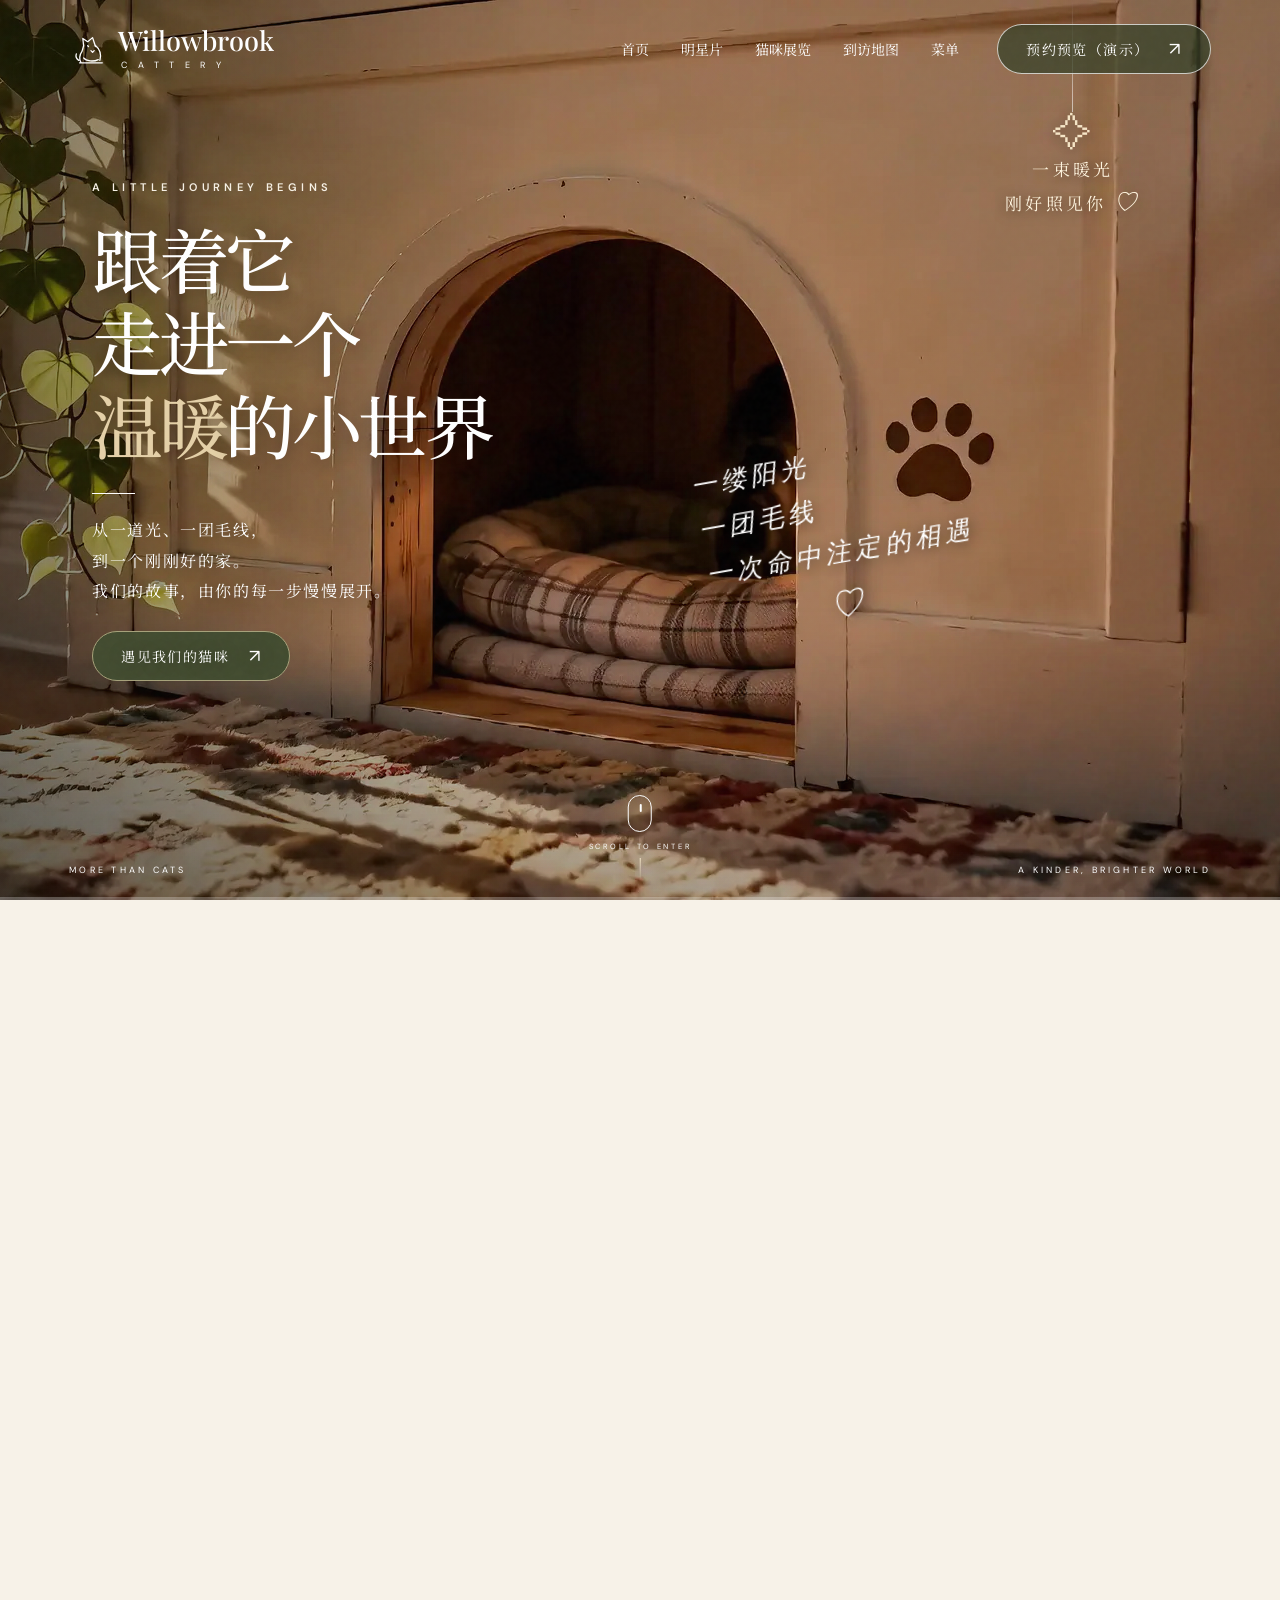
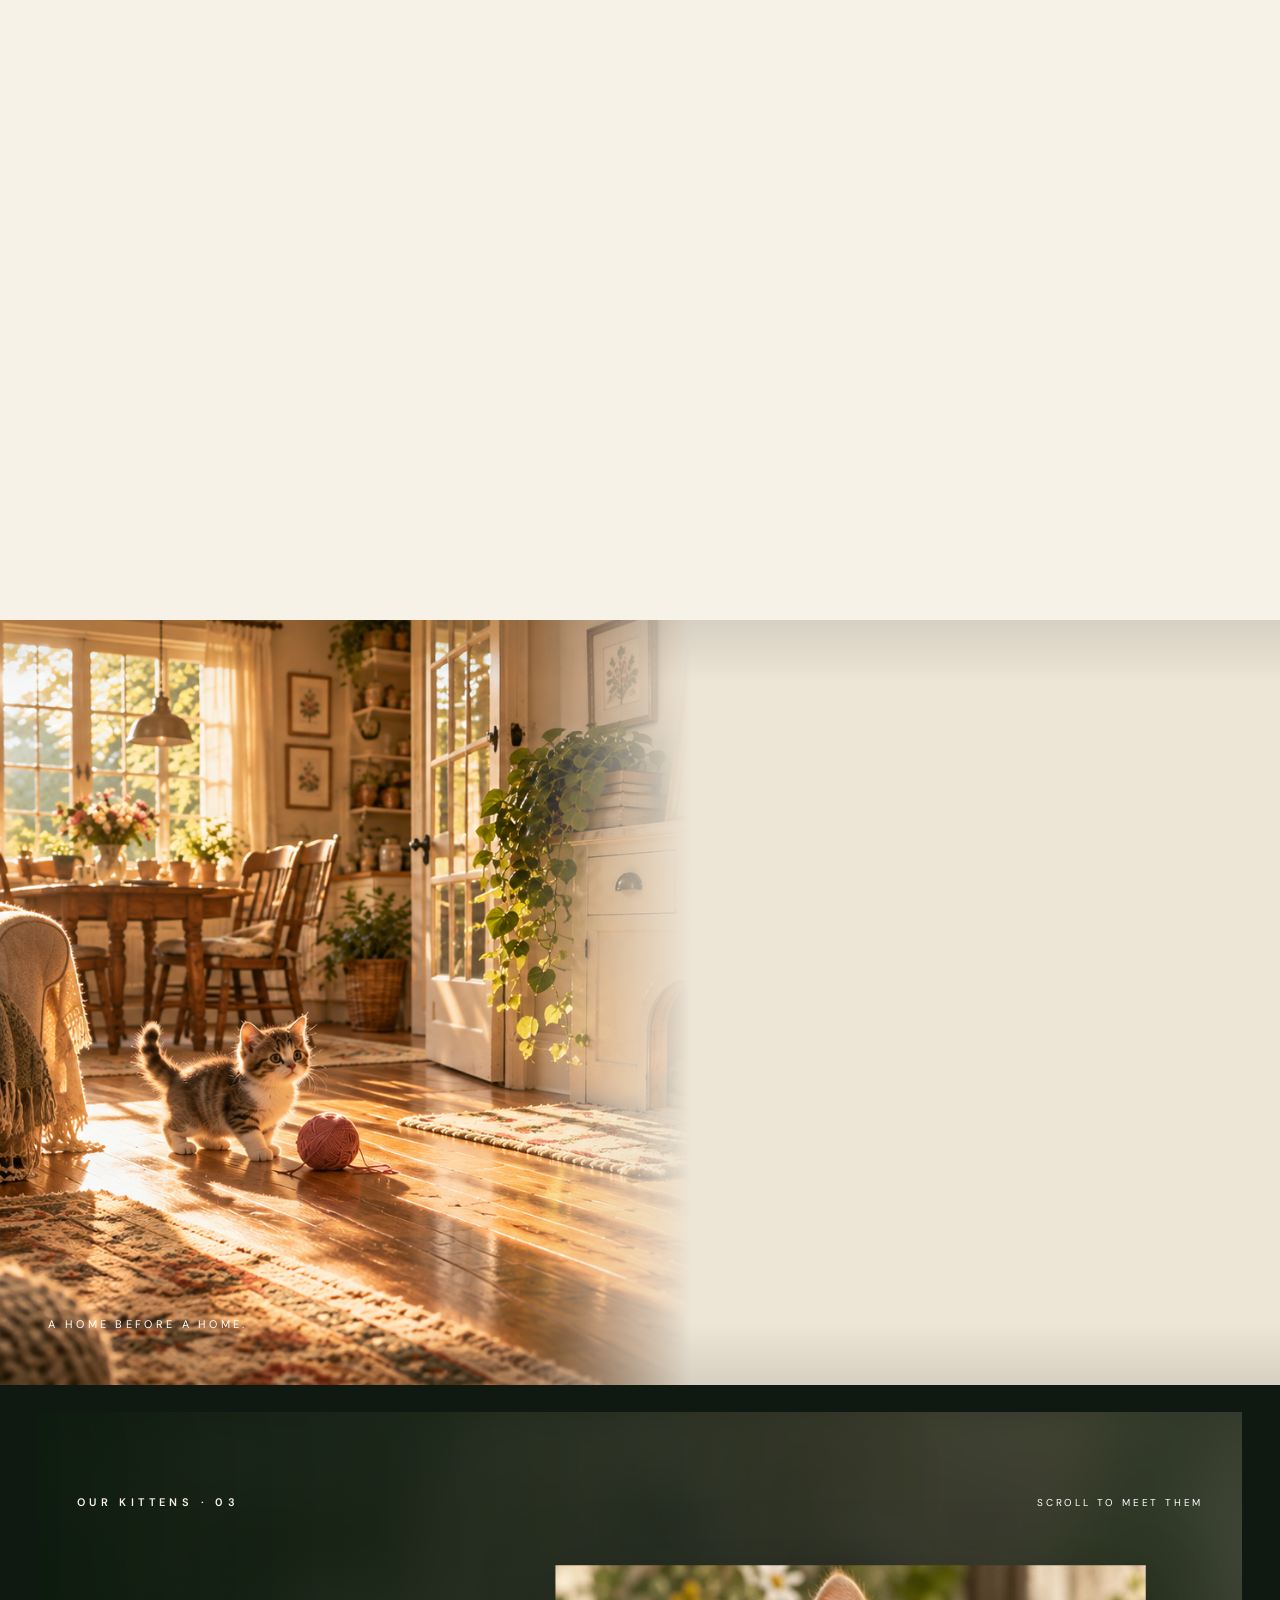
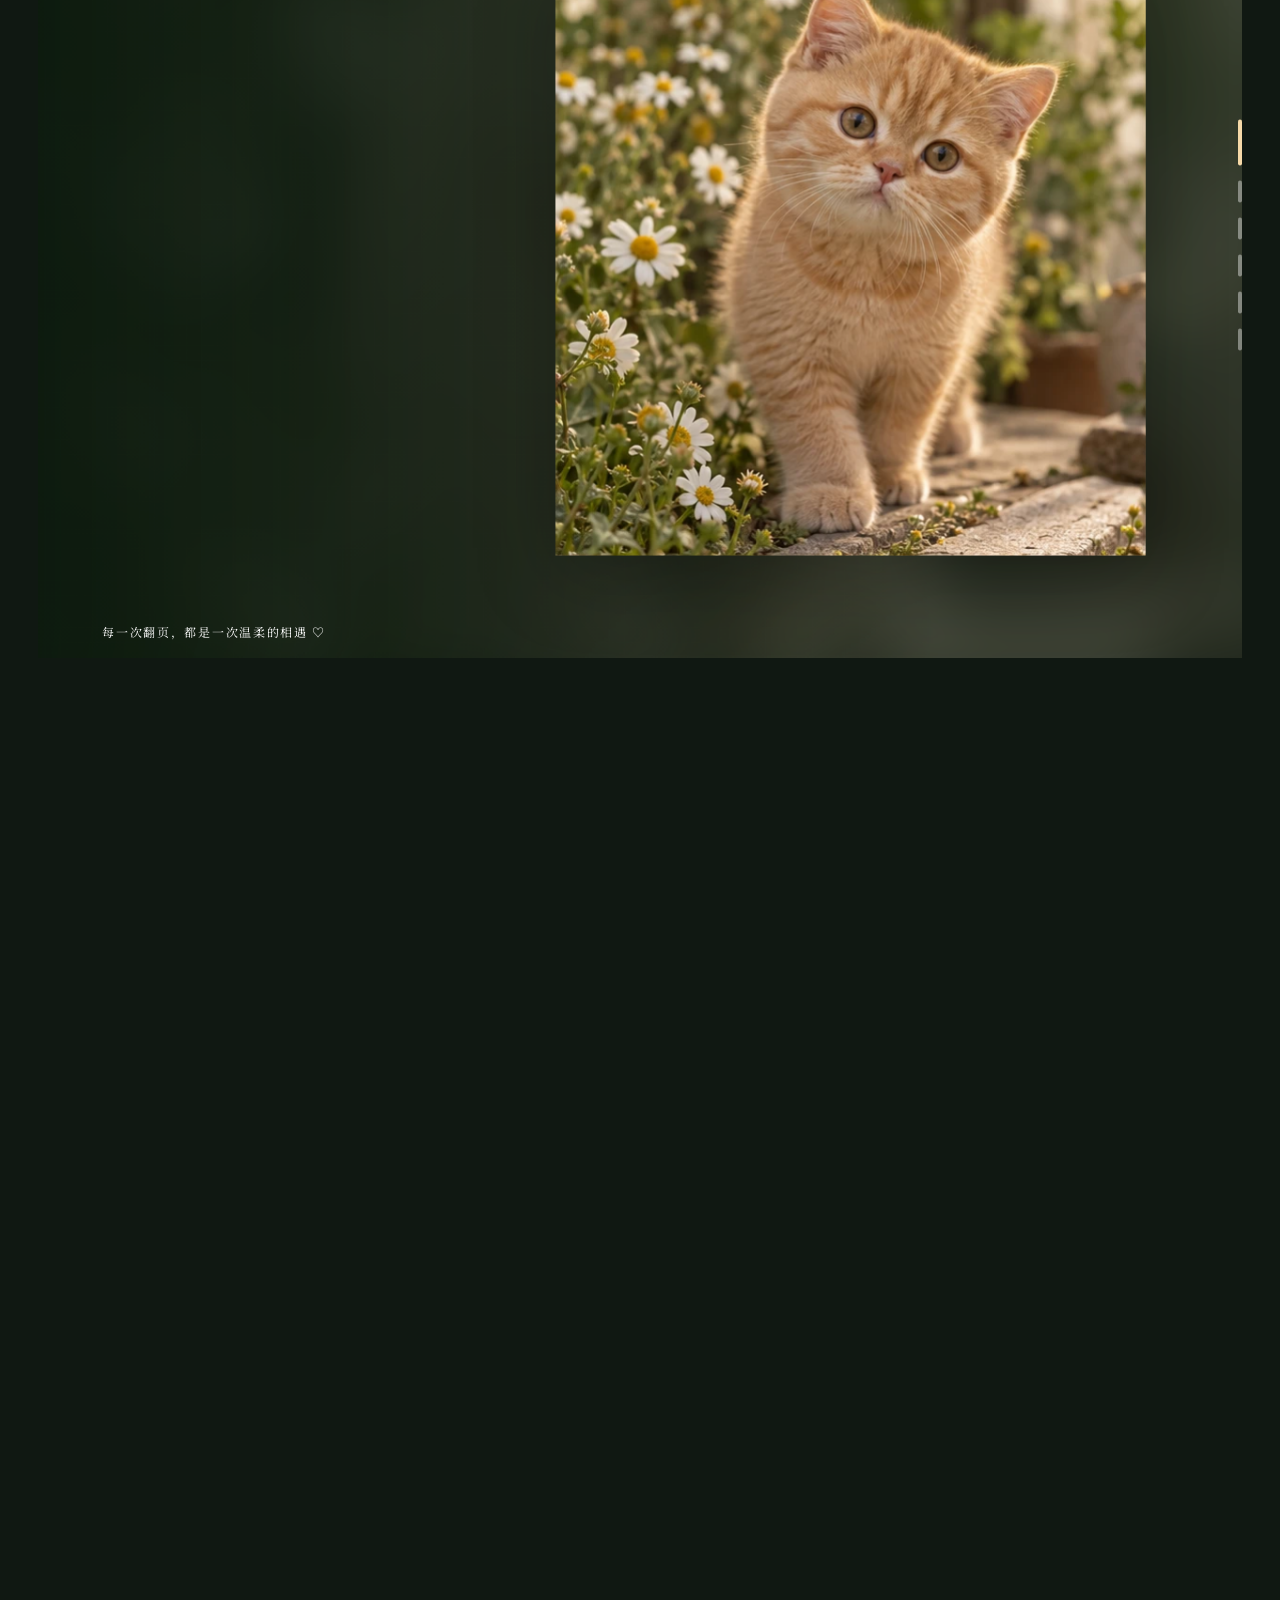
==== commit 45fc2317: "Centralize store data and safely separate demo and official modes" ====
--- a/index.html
+++ b/index.html
@@ -22,7 +22,7 @@
     <nav class="main-nav" aria-label="页面导航">
       <a href="#home">首页</a><a href="#featured">明星片</a><a href="#diary">猫咪展览</a><a href="#visit">到访地图</a><a href="#shopMenu">菜单</a>
     </nav>
-    <button class="pill pill-outline header-cta" type="button" data-open-booking>预约探访 <span aria-hidden="true">↗</span></button>
+    <button class="pill pill-outline header-cta" type="button" data-open-booking>查看预约状态 <span aria-hidden="true">↗</span></button>
     <button class="menu-toggle" id="menuToggle" type="button" aria-label="打开菜单" aria-expanded="false"><span></span><span></span></button>
   </header>
 
@@ -88,40 +88,43 @@
       <div class="visit-atmosphere" aria-hidden="true"></div>
       <div class="map-grid-window" id="mapGridWindow" aria-hidden="true"><div class="map-grid" id="mapGrid"></div></div>
       <div class="visit-container" id="visitArrival" inert>
-        <div class="visit-intro"><span class="eyebrow">VISIT OUR CATTERY · 04</span><h2 id="visitTitle">来猫舍见面吧</h2><p>地图展示北京朝阳区示意位置。正式地址确定后，会在这里更新门店坐标。</p></div>
+        <div class="visit-intro"><span class="eyebrow">VISIT OUR CATTERY · 04</span><h2 id="visitTitle">来猫舍见面吧</h2><p data-site="visitNote">门店资料待确认，在线预约未开放。</p></div>
         <div class="visit-layout">
           <div class="visit-card"><div class="visit-photo"><img src="assets/garden.webp" alt="猫舍庭院风格概念图" loading="lazy"><span>温柔的相遇<br>从这里开始 ♡</span></div>
-            <dl class="visit-facts"><div><dt>到访地址</dt><dd>正式地址待确认</dd></div><div><dt>开放时间</dt><dd>正式营业时间待确认</dd></div><div><dt>联系信息</dt><dd>正式联系方式待补充</dd></div><div><dt>到访提示</dt><dd>预约方式待正式公布</dd></div></dl>
-            <button class="pill pill-solid visit-book" type="button" data-open-booking>预约探访 <span aria-hidden="true">↗</span></button>
+            <dl class="visit-facts" data-site="facts"></dl>
+            <button class="pill pill-solid visit-book" type="button" data-open-booking>查看预约状态 <span aria-hidden="true">↗</span></button>
           </div>
-          <div class="map-shell" id="mapShell"><iframe title="北京朝阳区示意地图，可拖动查看" src="https://www.openstreetmap.org/export/embed.html?bbox=116.40%2C39.89%2C116.49%2C39.96&amp;layer=mapnik&amp;marker=39.925%2C116.445" loading="eager" referrerpolicy="no-referrer-when-downgrade"></iframe><div class="map-fallback" id="mapFallback"><div class="map-roads" aria-hidden="true"></div><div class="map-pin">⌖</div><div class="map-label"><strong>北京 · 朝阳区</strong><span>示意位置，非真实门店地址</span></div></div><button class="map-interact" id="mapInteract" type="button" aria-pressed="false">点击操作地图</button><span class="map-credit">© OPENSTREETMAP CONTRIBUTORS · 示意位置</span></div>
+          <div class="map-shell" id="mapShell"><iframe title="到访地图" hidden loading="lazy" referrerpolicy="no-referrer-when-downgrade"></iframe><div class="map-fallback" id="mapFallback"><div class="map-roads" aria-hidden="true"></div><div class="map-pin">⌖</div><div class="map-label"><strong data-site="mapLabel">门店位置待确认</strong><span data-site="mapNote">暂无正式坐标</span></div></div><button class="map-interact" id="mapInteract" type="button" aria-pressed="false">点击操作地图</button><span class="map-credit">© OPENSTREETMAP CONTRIBUTORS</span></div>
         </div>
       </div>
       </div>
     </section>
     <section class="shop-menu" id="shopMenu" aria-labelledby="shopMenuTitle">
       <div class="shop-menu-inner">
-        <div class="shop-menu-heading"><span class="eyebrow">THE LITTLE SHOP · 05</span><h2 id="shopMenuTitle">猫舍里的<br><em>一份小菜单</em></h2><p>停下脚步，和小猫一起享受一段慢下来的时光。</p><small>以下品项与价格为页面设计示例，营业前请替换为正式菜单。</small></div>
-        <div class="menu-board"><div class="menu-board-top"><span>WILLOWBROOK · SAMPLE MENU</span><span>手写给每一场相遇 ♡</span></div><div class="menu-columns"><div><h3>饮品 <small>DRINKS</small></h3><div class="menu-item"><span><strong>花园拿铁</strong><small>Garden Latte</small></span><b>¥ 32</b></div><div class="menu-item"><span><strong>蜂蜜柚子茶</strong><small>Honey Citrus Tea</small></span><b>¥ 28</b></div><div class="menu-item"><span><strong>热可可</strong><small>Warm Cocoa</small></span><b>¥ 30</b></div></div><div><h3>甜点 <small>SWEETS</small></h3><div class="menu-item"><span><strong>猫爪曲奇</strong><small>Paw Cookies</small></span><b>¥ 22</b></div><div class="menu-item"><span><strong>莓果奶油蛋糕</strong><small>Berry Cream Cake</small></span><b>¥ 38</b></div><div class="menu-item"><span><strong>午后司康</strong><small>Afternoon Scone</small></span><b>¥ 26</b></div></div></div><div class="menu-board-bottom">菜单示例 · 具体品项、价格与过敏原信息待正式确认</div></div>
+        <div class="shop-menu-heading"><span class="eyebrow">THE LITTLE SHOP · 05</span><h2 id="shopMenuTitle">猫舍里的<br><em>一份小菜单</em></h2><p>停下脚步，和小猫一起享受一段慢下来的时光。</p><small data-site="menuNote">菜单待确认</small></div>
+        <div class="menu-board"><div class="menu-board-top"><span><span data-site="menuLabel">WILLOWBROOK</span></span><span>手写给每一场相遇 ♡</span></div><div class="menu-columns" id="menuColumns"></div><div class="menu-board-bottom" data-site="menuNote">菜单待确认</div></div>
       </div>
     </section>
-    <section class="hours" id="hours" aria-labelledby="hoursTitle"><div class="hours-inner"><div class="hours-intro"><span class="eyebrow light">PLAN YOUR VISIT · 06</span><h2 id="hoursTitle">留一点时间，<br>给一场温柔相遇。</h2><p>到访前请先预约。正式营业时间、地址与联系渠道确定后，将在这里同步更新。</p><button class="pill pill-outline" type="button" data-open-booking>预约探访 <span aria-hidden="true">↗</span></button></div><div class="hours-card"><span class="hours-card-mark">✿</span><h3>到访信息</h3><dl><div><dt>营业时间</dt><dd>待正式确认</dd></div><div><dt>接待方式</dt><dd>预约制 · 演示信息</dd></div><div><dt>到访地址</dt><dd>待正式确认</dd></div><div><dt>联系渠道</dt><dd>待正式补充</dd></div></dl><p>健康与购买保障内容请以猫舍正式公示文件为准。</p></div></div></section>
+    <section class="hours" id="hours" aria-labelledby="hoursTitle"><div class="hours-inner"><div class="hours-intro"><span class="eyebrow light">PLAN YOUR VISIT · 06</span><h2 id="hoursTitle">留一点时间，<br>给一场温柔相遇。</h2><p data-site="visitNote">门店资料待确认，在线预约未开放。</p><button class="pill pill-outline" type="button" data-open-booking>查看预约状态 <span aria-hidden="true">↗</span></button></div><div class="hours-card"><span class="hours-card-mark">✿</span><h3>到访信息</h3><dl data-site="facts"></dl><p>健康与购买保障内容请以猫舍正式公示文件为准。</p></div></div></section>
   </main>
 
   <div class="portal-iris" id="portalIris" aria-hidden="true"></div>
   <div class="portal-shutters" id="portalShutters" aria-hidden="true"><div class="portal-lid portal-lid-top"></div><div class="portal-lid portal-lid-bottom"></div></div>
 
-  <footer class="site-footer"><span>Willowbrook Cattery</span><span>A KINDER, BRIGHTER WORLD</span><span>© 2026 · 视觉概念演示</span></footer>
+  <footer class="site-footer"><span>Willowbrook Cattery</span><span>A KINDER, BRIGHTER WORLD</span><span><span data-site="modeLabel">门店资料待确认</span></span></footer>
 
   <div class="detail-backdrop" id="detailBackdrop" hidden></div>
-  <aside class="detail-panel" id="detailPanel" role="dialog" aria-modal="true" aria-labelledby="detailName" aria-hidden="true"><button class="icon-close" id="detailClose" type="button" aria-label="关闭猫咪详情">×</button><div class="detail-scroll" id="detailScroll"><div class="detail-hero"><img id="detailImage" alt=""><span class="detail-handwriting" id="detailHandwriting">Pure Joy ♡</span></div><div class="detail-paper"><span class="eyebrow">A LITTLE STORY ABOUT ME · 示例档案</span><div class="detail-name-row"><h2 id="detailName">露娜</h2><span id="detailGender">♀</span></div><p class="detail-trait" id="detailTrait"></p><div class="detail-grid"><div><h3>小档案</h3><dl id="detailFacts"></dl></div><div><h3>关于我 ♡</h3><p id="detailBio"></p></div></div><div class="detail-stamp"><span class="paw-symbol">🐾</span><span>Small Paws<br>Big Happiness</span></div><button class="pill pill-solid" type="button" data-open-booking>预约与 TA 见面 <span aria-hidden="true">↗</span></button></div></div></aside>
+  <aside class="detail-panel" id="detailPanel" role="dialog" aria-modal="true" aria-labelledby="detailName" aria-hidden="true"><button class="icon-close" id="detailClose" type="button" aria-label="关闭猫咪详情">×</button><div class="detail-scroll" id="detailScroll"><div class="detail-hero"><img id="detailImage" alt=""><span class="detail-handwriting" id="detailHandwriting">Pure Joy ♡</span></div><div class="detail-paper"><span class="eyebrow">A LITTLE STORY ABOUT ME · 示例档案</span><div class="detail-name-row"><h2 id="detailName">露娜</h2><span id="detailGender">♀</span></div><p class="detail-trait" id="detailTrait"></p><div class="detail-grid"><div><h3>小档案</h3><dl id="detailFacts"></dl></div><div><h3>关于我 ♡</h3><p id="detailBio"></p></div></div><div class="detail-stamp"><span class="paw-symbol">🐾</span><span>Small Paws<br>Big Happiness</span></div><button class="pill pill-solid" type="button" data-open-booking>查看预约状态 <span aria-hidden="true">↗</span></button></div></div></aside>
 
-  <div class="booking-backdrop" id="bookingBackdrop" hidden></div><section class="booking-modal" id="bookingModal" role="dialog" aria-modal="true" aria-labelledby="bookingTitle" aria-hidden="true"><button class="icon-close" id="bookingClose" type="button" aria-label="关闭预约窗口">×</button><span class="eyebrow">COME SAY HELLO</span><h2 id="bookingTitle">预约一场温柔的相遇</h2><p>这是设计演示页，预约表单尚未接入正式提交。填写内容仅在本页预览，不会发送。</p><form id="bookingForm"><label>你的称呼<input name="name" autocomplete="name" required placeholder="如何称呼你"></label><label>联系方式<input name="contact" required placeholder="手机号或微信"></label><label>想见的猫咪<select name="cat" id="bookingCat"></select></label><button class="pill pill-solid" type="submit">预览预约信息 <span aria-hidden="true">↗</span></button></form><p class="booking-confirmation" id="bookingConfirmation" role="status"></p></section>
+  <div class="booking-backdrop" id="bookingBackdrop" hidden></div><section class="booking-modal" id="bookingModal" role="dialog" aria-modal="true" aria-labelledby="bookingTitle" aria-hidden="true"><button class="icon-close" id="bookingClose" type="button" aria-label="关闭预约窗口">×</button><span class="eyebrow">COME SAY HELLO</span><h2 id="bookingTitle">在线预约未开放</h2><p id="bookingNotice">当前不会发送预约申请。</p><form id="bookingForm" hidden><label>你的称呼<input name="name" autocomplete="name" required placeholder="如何称呼你"></label><label>联系方式<input name="contact" required placeholder="手机号或微信"></label><label>想见的猫咪<select name="cat" id="bookingCat"></select></label><button class="pill pill-solid" type="submit">预览预约信息 <span aria-hidden="true">↗</span></button></form><p class="booking-confirmation" id="bookingConfirmation" role="status"></p></section>
 
+  <noscript><p>页面交互需启用 JavaScript。门店资料待确认，此页面不接收预约。</p></noscript>
   <script src="assets/js/gsap.min.js" defer></script>
   <script src="assets/js/ScrollTrigger.min.js" defer></script>
   <script src="assets/js/lenis.min.js" defer></script>
   <script src="assets/js/hero-media.js?v=20261011-hero3" defer></script>
+  <script src="site-config.js" defer></script>
+  <script src="site-data.js" defer></script>
   <script src="script.js?v=20261011-hero3" defer></script>
 </body>
 </html>
--- a/styles.css
+++ b/styles.css
@@ -273,3 +273,6 @@
   .detail-backdrop{background:#07120840;backdrop-filter:none}
 }
 @media(min-width:1051px){.detail-panel{width:min(540px,38vw)}}
+
+/* Configuration can hide unavailable controls without changing scene layout. */
+#bookingForm[hidden],#mapInteract[hidden],#mapShell iframe[hidden]{display:none!important}
